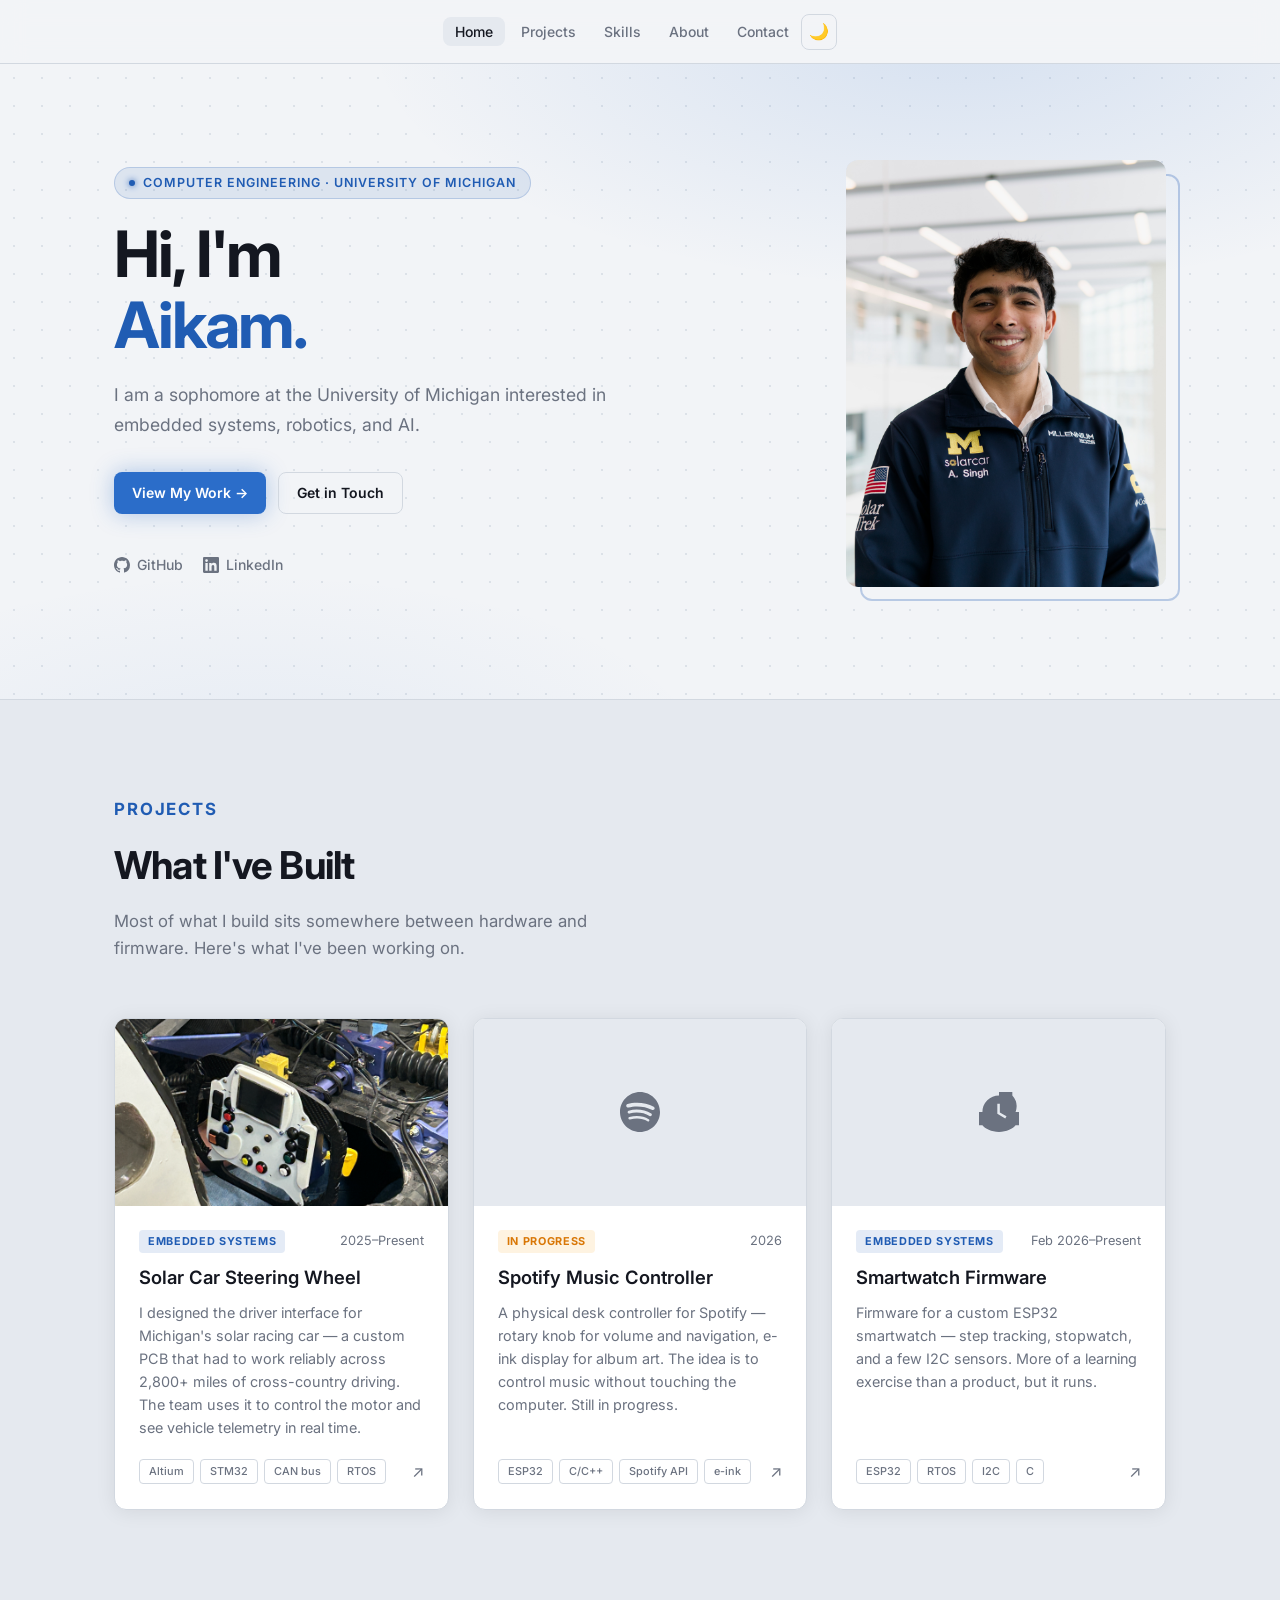
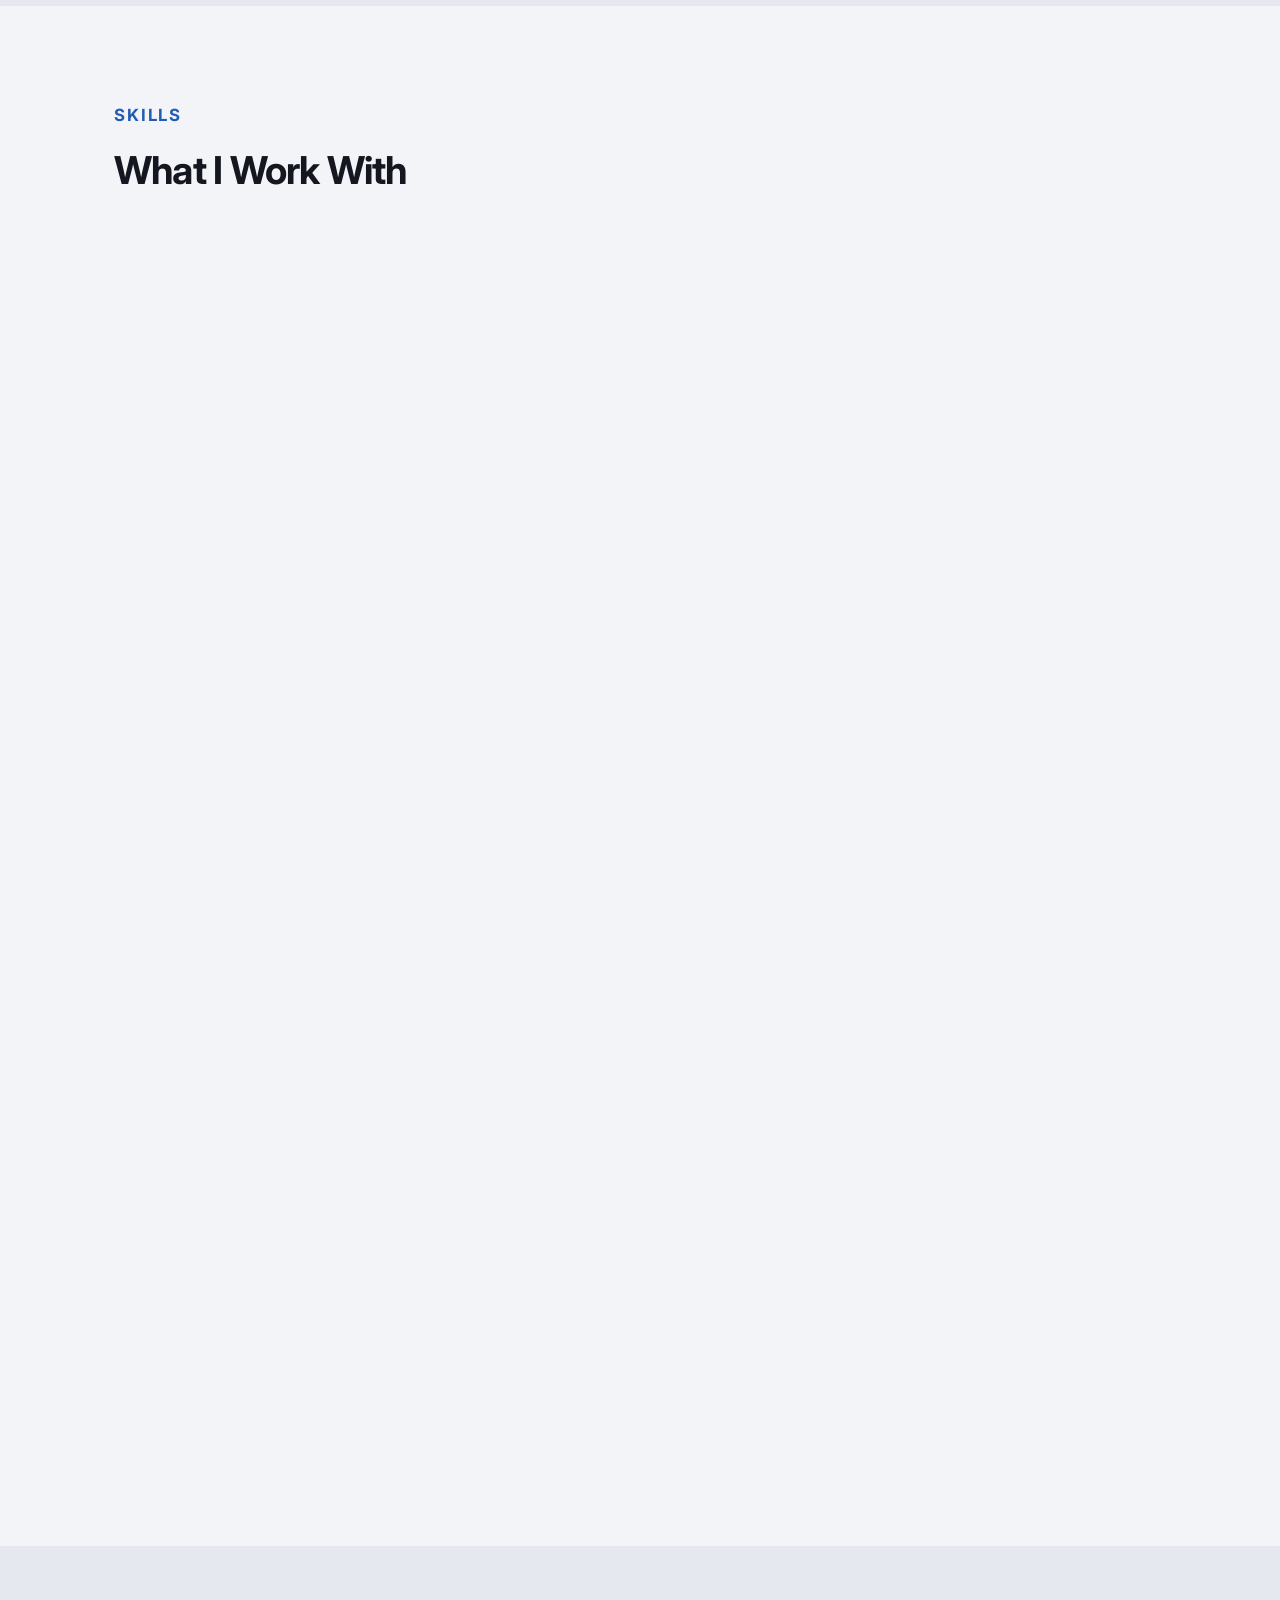
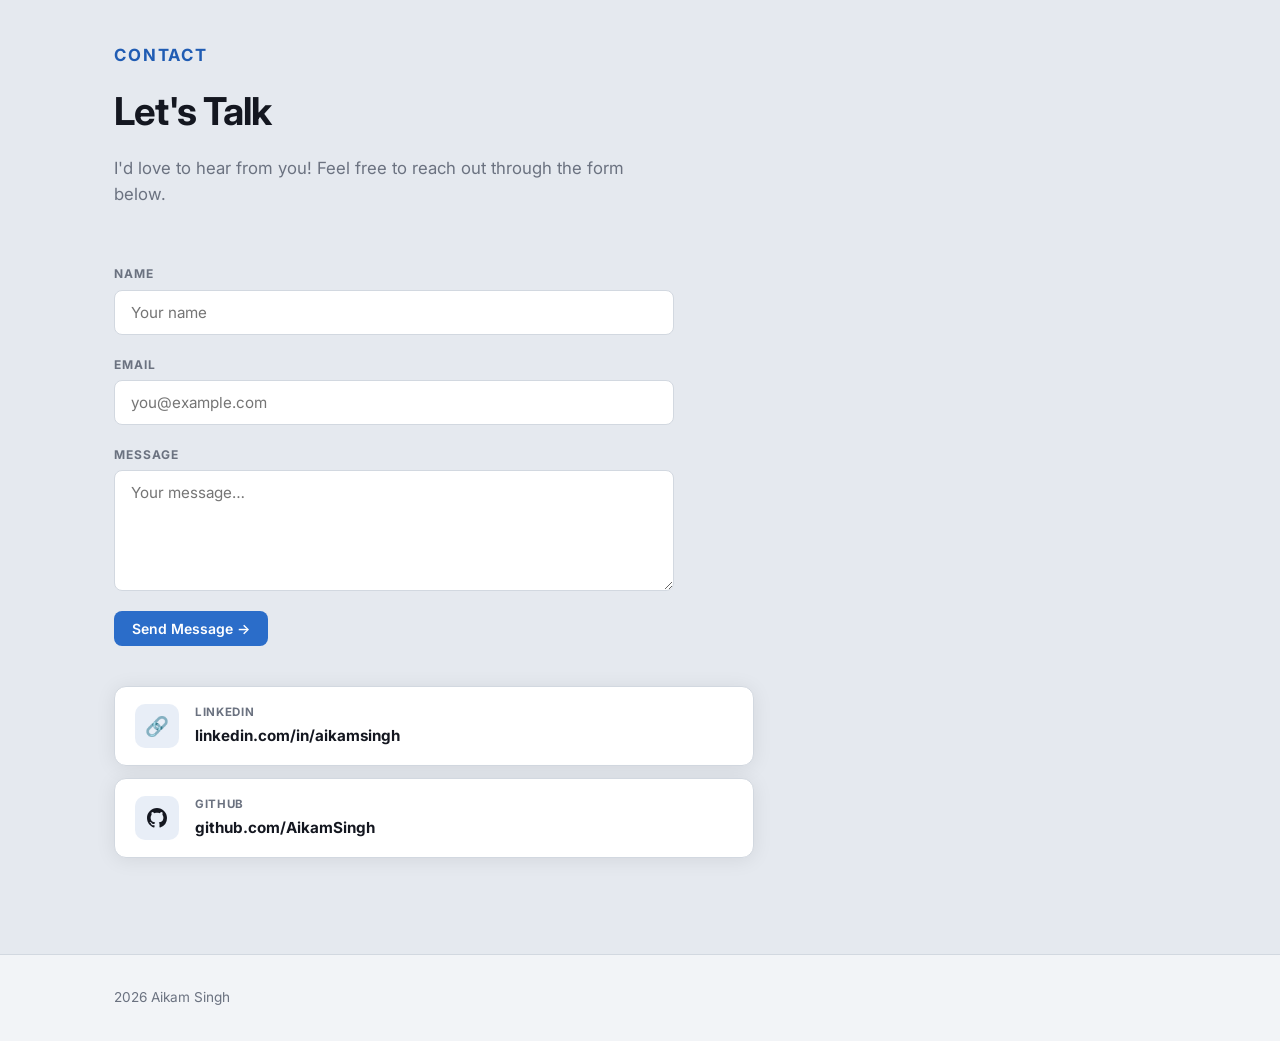
==== index.html @ 9253c560 "Update index.html form description" ====
<!DOCTYPE html>
<html lang="en" data-theme="light">

<head>
  <meta charset="UTF-8" />
  <meta name="viewport" content="width=device-width, initial-scale=1.0" />
  <title>Aikam — Computer Engineering</title>
  <meta name="description"
    content="Portfolio of Aikam — Computer Engineering student at the University of Michigan. Embedded systems, PCB design, and firmware engineering." />
  <link rel="preconnect" href="https://fonts.googleapis.com" />
  <link rel="preconnect" href="https://fonts.gstatic.com" crossorigin />
  <link href="https://fonts.googleapis.com/css2?family=Inter:wght@400;500;600;700&display=swap" rel="stylesheet" />
  <link rel="stylesheet" href="style.css" />
</head>

<body>

  <!-- ── Nav ───────────────────────────────────────────────────── -->
  <nav>
    <div class="container nav-inner">
      <ul class="nav-links">
        <li><a href="#home">Home</a></li>
        <li><a href="#projects">Projects</a></li>
        <li><a href="#skills">Skills</a></li>
        <li><a href="#about">About</a></li>
        <li><a href="#contact">Contact</a></li>
      </ul>

      <div class="nav-actions">
        <button class="btn-theme" id="theme-toggle" aria-label="Toggle theme">🌙</button>
        <button class="hamburger" id="hamburger" aria-label="Menu" aria-expanded="false">
          <span></span><span></span><span></span>
        </button>
      </div>
    </div>
  </nav>

  <!-- Mobile menu -->
  <div class="mobile-menu" id="mobile-menu">
    <a href="#home">Home</a>
    <a href="#projects">Projects</a>
    <a href="#skills">Skills</a>
    <a href="#about">About</a>
    <a href="#contact">Contact</a>
  </div>

  <!-- ── Hero ──────────────────────────────────────────────────── -->
  <section id="home">
    <div class="hero-bg-grid" aria-hidden="true"></div>
    <div class="hero-glow" aria-hidden="true"></div>

    <div class="container">
      <div class="hero-grid">
        <div class="hero-text">
          <div class="hero-tag">
            <span class="hero-tag-dot" aria-hidden="true"></span>
            Computer Engineering · University of Michigan
          </div>
          <h1>
            Hi, I'm<br>
            <span class="name">Aikam.</span>
          </h1>
          <p class="hero-desc">
            I am a sophomore at the University of Michigan interested in embedded systems, robotics, and AI.
          </p>
          <div class="hero-cta">
            <a href="#projects" class="btn btn-primary btn-glow">View My Work →</a>
            <a href="#contact" class="btn btn-outline">Get in Touch</a>
          </div>
          <div class="hero-links">
            <a href="https://github.com/AikamSingh" target="_blank" rel="noopener" class="hero-link">
              <svg width="16" height="16" viewBox="0 0 24 24" fill="currentColor" aria-hidden="true">
                <path
                  d="M12 0C5.37 0 0 5.37 0 12c0 5.31 3.435 9.795 8.205 11.385.6.105.825-.255.825-.57 0-.285-.015-1.23-.015-2.235-3.015.555-3.795-.735-4.035-1.41-.135-.345-.72-1.41-1.23-1.695-.42-.225-1.02-.78-.015-.795.945-.015 1.62.87 1.845 1.23 1.08 1.815 2.805 1.305 3.495.99.105-.78.42-1.305.765-1.605-2.67-.3-5.46-1.335-5.46-5.925 0-1.305.465-2.385 1.23-3.225-.12-.3-.54-1.53.12-3.18 0 0 1.005-.315 3.3 1.23.96-.27 1.98-.405 3-.405s2.04.135 3 .405c2.295-1.56 3.3-1.23 3.3-1.23.66 1.65.24 2.88.12 3.18.765.84 1.23 1.905 1.23 3.225 0 4.605-2.805 5.625-5.475 5.925.435.375.81 1.095.81 2.22 0 1.605-.015 2.895-.015 3.3 0 .315.225.69.825.57A12.02 12.02 0 0 0 24 12c0-6.63-5.37-12-12-12z" />
              </svg>
              GitHub
            </a>
            <a href="https://linkedin.com/in/aikamsingh" target="_blank" rel="noopener" class="hero-link">
              <svg width="16" height="16" viewBox="0 0 24 24" fill="currentColor" aria-hidden="true">
                <path
                  d="M20.447 20.452h-3.554v-5.569c0-1.328-.027-3.037-1.852-3.037-1.853 0-2.136 1.445-2.136 2.939v5.667H9.351V9h3.414v1.561h.046c.477-.9 1.637-1.85 3.37-1.85 3.601 0 4.267 2.37 4.267 5.455v6.286zM5.337 7.433a2.062 2.062 0 0 1-2.063-2.065 2.064 2.064 0 1 1 2.063 2.065zm1.782 13.019H3.555V9h3.564v11.452zM22.225 0H1.771C.792 0 0 .774 0 1.729v20.542C0 23.227.792 24 1.771 24h20.451C23.2 24 24 23.227 24 22.271V1.729C24 .774 23.2 0 22.222 0h.003z" />
              </svg>
              LinkedIn
            </a>
          </div>
        </div>

        <div class="hero-photo-wrap">
          <div class="hero-photo">
            <img src="assets/aikam_pfp.JPEG" alt="Aikam" />
          </div>
          <div class="hero-photo-ring" aria-hidden="true"></div>
        </div>
      </div>
    </div>
  </section>

  <!-- ── Projects ───────────────────────────────────────────────── -->
  <section id="projects">
    <div class="container">
      <div class="section-header fade-in">
        <p class="section-label">Projects</p>
        <h2>What I've Built</h2>
        <p>Most of what I build sits somewhere between hardware and firmware. Here's what I've been working on.</p>
      </div>

      <div class="projects-grid">

        <a href="projects/solar-car.html" class="project-card">
          <div class="project-img">
            <img src="assets/steering_wheel_on_car.JPG" alt="Solar Car Steering Wheel mounted in cockpit"
              loading="lazy" />
            <div class="project-img-overlay" aria-hidden="true"></div>
          </div>
          <div class="project-body">
            <div class="project-meta">
              <span class="tag">Embedded Systems</span>
              <span class="project-date">2025–Present</span>
            </div>
            <h3>Solar Car Steering Wheel</h3>
            <p>I designed the driver interface for Michigan's solar racing car — a custom PCB that had to work reliably
              across 2,800+ miles of cross-country driving. The team uses it to control the motor and see vehicle
              telemetry in real time.</p>
            <div class="project-footer">
              <div class="project-chips">
                <span class="chip">Altium</span>
                <span class="chip">STM32</span>
                <span class="chip">CAN bus</span>
                <span class="chip">RTOS</span>
              </div>
              <span class="project-arrow" aria-hidden="true">↗</span>
            </div>
          </div>
        </a>

        <a href="projects/spotify.html" class="project-card">
          <div class="project-img">
            <div class="project-img-placeholder">
              <svg width="40" height="40" viewBox="0 0 24 24" fill="currentColor" aria-hidden="true">
                <path
                  d="M12 0C5.4 0 0 5.4 0 12s5.4 12 12 12 12-5.4 12-12S18.66 0 12 0zm5.521 17.34c-.24.359-.66.48-1.021.24-2.82-1.74-6.36-2.101-10.561-1.141-.418.122-.779-.179-.899-.539-.12-.421.18-.78.54-.9 4.56-1.021 8.52-.6 11.64 1.32.42.18.479.659.301 1.02zm1.44-3.3c-.301.42-.841.6-1.262.3-3.239-1.98-8.159-2.58-11.939-1.38-.479.12-1.02-.12-1.14-.6-.12-.48.12-1.021.6-1.141C9.6 9.9 15 10.561 18.72 12.84c.361.181.54.78.241 1.2zm.12-3.36C15.24 8.4 8.82 8.16 5.16 9.301c-.6.179-1.2-.181-1.38-.721-.18-.601.18-1.2.72-1.381 4.26-1.26 11.28-1.02 15.721 1.621.539.3.719 1.02.419 1.56-.299.421-1.02.599-1.559.3z" />
              </svg>
            </div>
            <div class="project-img-overlay" aria-hidden="true"></div>
          </div>
          <div class="project-body">
            <div class="project-meta">
              <span class="tag tag-wip">In Progress</span>
              <span class="project-date">2026</span>
            </div>
            <h3>Spotify Music Controller</h3>
            <p>A physical desk controller for Spotify — rotary knob for volume and navigation, e-ink display for album
              art. The idea is to control music without touching the computer. Still in progress.</p>
            <div class="project-footer">
              <div class="project-chips">
                <span class="chip">ESP32</span>
                <span class="chip">C/C++</span>
                <span class="chip">Spotify API</span>
                <span class="chip">e-ink</span>
              </div>
              <span class="project-arrow" aria-hidden="true">↗</span>
            </div>
          </div>
        </a>

        <a href="#" class="project-card">
          <div class="project-img">
            <div class="project-img-placeholder">
              <svg width="40" height="40" viewBox="0 0 24 24" fill="currentColor" aria-hidden="true">
                <path
                  d="M20 12a8 8 0 0 1-8 8 8 8 0 0 1-8-8 8 8 0 0 1 8-8 8 8 0 0 1 8 8m0-9.95V0h-8v2.05A10 10 0 0 0 2.05 12H0v8h2.05C3.5 21.9 7.5 24 12 24s8.5-2.1 9.95-4H24v-8h-2.05A10 10 0 0 0 20 2.05M12 20a8 8 0 0 1-8-8 8 8 0 0 1 8-8 8 8 0 0 1 8 8 8 8 0 0 1-8 8m.5-13H11v6l4.75 2.85.75-1.23-4-2.37V7z" />
              </svg>
            </div>
            <div class="project-img-overlay" aria-hidden="true"></div>
          </div>
          <div class="project-body">
            <div class="project-meta">
              <span class="tag">Embedded Systems</span>
              <span class="project-date">Feb 2026–Present</span>
            </div>
            <h3>Smartwatch Firmware</h3>
            <p>Firmware for a custom ESP32 smartwatch — step tracking, stopwatch, and a few I2C sensors. More of a
              learning exercise than a product, but it runs.</p>
            <div class="project-footer">
              <div class="project-chips">
                <span class="chip">ESP32</span>
                <span class="chip">RTOS</span>
                <span class="chip">I2C</span>
                <span class="chip">C</span>
              </div>
              <span class="project-arrow" aria-hidden="true">↗</span>
            </div>
          </div>
        </a>

      </div>
    </div>
  </section>

  <!-- ── Skills ─────────────────────────────────────────────────── -->
  <section id="skills">
    <div class="container">
      <div class="section-header fade-in">
        <p class="section-label">Skills</p>
        <h2>What I Work With</h2>
      </div>

      <div class="skills-categories">

        <!-- Languages -->
        <div class="skill-cat-block fade-in">
          <h4 class="skill-cat-label">Languages</h4>
          <div class="skill-icon-grid">

            <div class="skill-icon-card">
              <!-- C logo: blue hexagon with C -->
              <svg class="skill-svg" viewBox="0 0 32 32" aria-hidden="true">
                <polygon points="16,2 28,9 28,23 16,30 4,23 4,9" fill="#004482" />
                <text x="16" y="23" font-family="Arial,sans-serif" font-size="16" font-weight="700" fill="white"
                  text-anchor="middle" stroke="none">C</text>
              </svg>
              <span>C</span>
            </div>
            <div class="skill-icon-card">
              <!-- C++ logo: blue hexagon with C++ -->
              <svg class="skill-svg" viewBox="0 0 32 32" aria-hidden="true">
                <polygon points="16,2 28,9 28,23 16,30 4,23 4,9" fill="#00599C" />
                <text x="16" y="23" font-family="Arial,sans-serif" font-size="12" font-weight="700" fill="white"
                  text-anchor="middle" stroke="none">C++</text>
              </svg>
              <span>C++</span>
            </div>
            <div class="skill-icon-card">
              <!-- Python logo: blue/yellow -->
              <svg class="skill-svg" viewBox="0 0 32 32" aria-hidden="true">
                <rect width="32" height="32" rx="6" fill="#3776AB" />
                <path
                  d="M16 5 C11 5 8 7 8 11 L8 14 L16 14 L16 15 L6 15 C6 15 4 17 4 20 C4 23 6 27 10 27 L13 27 L13 24 C13 24 11 22 11 20 L11 18 L21 18 L21 20 C21 22 19 24 19 24 L19 27 L22 27 C26 27 28 23 28 20 C28 17 26 15 26 15 L16 15 L16 14 L24 14 L24 11 C24 7 21 5 16 5 Z"
                  fill="#FFD43B" opacity="0.9" />
                <circle cx="12" cy="10" r="1.5" fill="#3776AB" />
                <circle cx="20" cy="22" r="1.5" fill="#FFD43B" />
              </svg>
              <span>Python</span>
            </div>
            <div class="skill-icon-card">
              <!-- JavaScript logo: yellow square, black JS -->
              <svg class="skill-svg" viewBox="0 0 32 32" aria-hidden="true">
                <rect width="32" height="32" fill="#F7DF1E" />
                <text x="19" y="26" font-family="Arial,sans-serif" font-size="15" font-weight="700" fill="#323330"
                  text-anchor="middle" stroke="none">JS</text>
              </svg>
              <span>JavaScript</span>
            </div>
            <div class="skill-icon-card">
              <!-- Java logo: orange cup shape -->
              <svg class="skill-svg" viewBox="0 0 32 32" fill="none" aria-hidden="true">
                <path d="M12 6 C10 10 9 12 12 15 C15 18 14 20 12 22" stroke="#E76F00" stroke-width="2"
                  stroke-linecap="round" />
                <path d="M16 6 C14 10 13 12 16 15 C19 18 18 20 16 22" stroke="#E76F00" stroke-width="2"
                  stroke-linecap="round" />
                <path d="M20 6 C18 10 17 12 20 15 C23 18 22 20 20 22" stroke="#E76F00" stroke-width="2"
                  stroke-linecap="round" />
                <path d="M8 25 Q16 22 24 25" stroke="#5382A1" stroke-width="2" stroke-linecap="round" fill="none" />
                <path d="M9 28 Q16 25.5 23 28" stroke="#5382A1" stroke-width="1.5" stroke-linecap="round" fill="none" />
              </svg>
              <span>Java</span>
            </div>
            <div class="skill-icon-card">
              <!-- MATLAB logo: orange/red brand color with M -->
              <svg class="skill-svg" viewBox="0 0 32 32" aria-hidden="true">
                <rect width="32" height="32" rx="6" fill="#E16737" />
                <text x="16" y="23" font-family="Arial,sans-serif" font-size="17" font-weight="700" fill="white"
                  text-anchor="middle" stroke="none">M</text>
              </svg>
              <span>MATLAB</span>
            </div>

          </div>
        </div>

        <!-- Embedded & Hardware -->
        <div class="skill-cat-block fade-in">
          <h4 class="skill-cat-label">Embedded &amp; Hardware</h4>
          <div class="skill-icon-grid">

            <div class="skill-icon-card">
              <!-- ST Microelectronics logo mark -->
              <svg class="skill-svg" viewBox="0 0 32 32" aria-hidden="true">
                <circle cx="16" cy="16" r="14" fill="#03ADEF" />
                <text x="16" y="21" font-family="Arial,sans-serif" font-size="10" font-weight="700" fill="white"
                  text-anchor="middle" stroke="none">ST</text>
              </svg>
              <span>STM32</span>
            </div>
            <div class="skill-icon-card">
              <!-- Espressif "e" logomark -->
              <svg class="skill-svg" viewBox="0 0 32 32" aria-hidden="true">
                <rect width="32" height="32" rx="6" fill="#E7292A" />
                <text x="16" y="22" font-family="Arial,sans-serif" font-size="18" font-weight="700" fill="white"
                  text-anchor="middle" stroke="none">e</text>
              </svg>
              <span>ESP32</span>
            </div>
            <div class="skill-icon-card">
              <!-- FreeRTOS clock/task scheduler icon -->
              <svg class="skill-svg" viewBox="0 0 32 32" fill="none" stroke="currentColor" stroke-width="1.8"
                stroke-linecap="round" aria-hidden="true">
                <circle cx="16" cy="16" r="11" />
                <polyline points="16,9 16,16 20.5,19.5" />
                <line x1="16" y1="5" x2="16" y2="7.5" />
                <line x1="27" y1="16" x2="24.5" y2="16" />
                <line x1="16" y1="27" x2="16" y2="24.5" />
                <line x1="5" y1="16" x2="7.5" y2="16" />
              </svg>
              <span>RTOS</span>
            </div>
            <div class="skill-icon-card">
              <!-- CAN Bus: bus topology with nodes -->
              <svg class="skill-svg" viewBox="0 0 32 32" fill="none" stroke="currentColor" stroke-width="1.8"
                stroke-linecap="round" aria-hidden="true">
                <line x1="3" y1="16" x2="29" y2="16" />
                <line x1="9" y1="16" x2="9" y2="9" />
                <line x1="16" y1="16" x2="16" y2="9" />
                <line x1="23" y1="16" x2="23" y2="9" />
                <rect x="6" y="6" width="6" height="5" rx="1" />
                <rect x="13" y="6" width="6" height="5" rx="1" />
                <rect x="20" y="6" width="6" height="5" rx="1" />
                <line x1="3" y1="13" x2="3" y2="19" />
                <line x1="29" y1="13" x2="29" y2="19" />
              </svg>
              <span>CAN Bus</span>
            </div>
            <div class="skill-icon-card">
              <!-- I2C two-wire waveform -->
              <svg class="skill-svg" viewBox="0 0 32 32" fill="none" stroke="currentColor" stroke-width="2"
                stroke-linecap="square" aria-hidden="true">
                <polyline points="2,10 6,10 6,7 11,7 11,10 16,10 16,7 21,7 21,10 26,10 26,7 30,7" />
                <polyline points="2,22 7,22 7,19 12,19 12,22 19,22 19,19 25,19 25,22 30,22" />
              </svg>
              <span>I²C</span>
            </div>
            <div class="skill-icon-card">
              <!-- SPI four-wire waveform -->
              <svg class="skill-svg" viewBox="0 0 32 32" fill="none" stroke="currentColor" stroke-width="2"
                stroke-linecap="square" aria-hidden="true">
                <polyline points="2,9 5,9 5,6 9,6 9,9 13,9 13,6 17,6 17,9 21,9 21,6 25,6 25,9 30,9" />
                <polyline points="2,16 8,16 8,13 14,13 14,16 22,16 22,13 28,13 28,16 30,16" />
                <polyline points="2,23 6,23 6,20 16,20 16,23 26,23 26,20 30,20" />
              </svg>
              <span>SPI</span>
            </div>
            <div class="skill-icon-card">
              <!-- UART async serial waveform -->
              <svg class="skill-svg" viewBox="0 0 32 32" fill="none" stroke="currentColor" stroke-width="2"
                stroke-linecap="square" aria-hidden="true">
                <line x1="2" y1="12" x2="5" y2="12" />
                <polyline
                  points="5,12 5,8 8,8 8,12 11,12 11,8 14,8 14,12 17,12 17,8 20,8 20,12 23,12 23,8 26,8 26,12" />
                <line x1="26" y1="12" x2="30" y2="12" />
                <text x="9" y="25" font-family="Inter,sans-serif" font-size="7" fill="currentColor"
                  stroke="none">UART</text>
              </svg>
              <span>UART</span>
            </div>

          </div>
        </div>

        <!-- PCB & Design -->
        <div class="skill-cat-block fade-in">
          <h4 class="skill-cat-label">PCB &amp; Design</h4>
          <div class="skill-icon-grid">

            <div class="skill-icon-card">
              <!-- Altium Designer "A" logomark -->
              <svg class="skill-svg" viewBox="0 0 32 32" aria-hidden="true">
                <rect width="32" height="32" rx="5" fill="#A6192E" />
                <text x="16" y="23" font-family="Arial,sans-serif" font-size="20" font-weight="700" fill="white"
                  text-anchor="middle" stroke="none">A</text>
              </svg>
              <span>Altium</span>
            </div>
            <div class="skill-icon-card">
              <!-- PCB Layout: layered board cross-section -->
              <svg class="skill-svg" viewBox="0 0 32 32" fill="none" stroke="currentColor" stroke-width="1.8"
                stroke-linecap="round" stroke-linejoin="round" aria-hidden="true">
                <rect x="3" y="12" width="26" height="10" rx="1" />
                <line x1="3" y1="17" x2="29" y2="17" />
                <line x1="7" y1="12" x2="7" y2="8" />
                <circle cx="7" cy="7" r="1.5" fill="currentColor" opacity="0.4" />
                <line x1="13" y1="12" x2="13" y2="8" />
                <circle cx="13" cy="7" r="1.5" fill="currentColor" opacity="0.4" />
                <line x1="20" y1="12" x2="20" y2="8" />
                <circle cx="20" cy="7" r="1.5" fill="currentColor" opacity="0.4" />
                <line x1="7" y1="22" x2="7" y2="26" />
                <line x1="16" y1="22" x2="16" y2="26" />
                <line x1="25" y1="22" x2="25" y2="26" />
                <path d="M7 26 Q11.5 29 16 26 Q20.5 23 25 26" fill="none" />
              </svg>
              <span>PCB Layout</span>
            </div>
            <div class="skill-icon-card">
              <!-- Fusion 360: Autodesk orange with F -->
              <svg class="skill-svg" viewBox="0 0 32 32" aria-hidden="true">
                <rect width="32" height="32" rx="6" fill="#FF6B00" />
                <text x="13" y="23" font-family="Arial,sans-serif" font-size="18" font-weight="700" fill="white"
                  text-anchor="middle" stroke="none">F</text>
                <text x="23" y="22" font-family="Arial,sans-serif" font-size="9" font-weight="700" fill="white"
                  text-anchor="middle" stroke="none">360</text>
              </svg>
              <span>Fusion 360</span>
            </div>
            <div class="skill-icon-card">
              <!-- Siemens NX: NX text on blue -->
              <svg class="skill-svg" viewBox="0 0 32 32" aria-hidden="true">
                <rect width="32" height="32" rx="5" fill="#009999" />
                <text x="16" y="22" font-family="Arial,sans-serif" font-size="13" font-weight="700" fill="white"
                  text-anchor="middle" stroke="none">NX</text>
              </svg>
              <span>Siemens NX</span>
            </div>
            <div class="skill-icon-card">
              <!-- Blender logo: orange circle with dot-ring -->
              <svg class="skill-svg" viewBox="0 0 32 32" aria-hidden="true">
                <circle cx="16" cy="16" r="14" fill="#E87D0D" />
                <circle cx="16" cy="16" r="8" fill="none" stroke="white" stroke-width="2.5" />
                <circle cx="16" cy="16" r="3" fill="white" />
                <line x1="16" y1="2" x2="16" y2="8" stroke="white" stroke-width="2.5" stroke-linecap="round" />
                <line x1="28" y1="22" x2="23" y2="19" stroke="white" stroke-width="2.5" stroke-linecap="round" />
                <line x1="4" y1="22" x2="9" y2="19" stroke="white" stroke-width="2.5" stroke-linecap="round" />
              </svg>
              <span>Blender</span>
            </div>

          </div>
        </div>

        <!-- Tools -->
        <div class="skill-cat-block fade-in">
          <h4 class="skill-cat-label">Tools</h4>
          <div class="skill-icon-grid">

            <div class="skill-icon-card">
              <!-- Git logo: orange-red diamond with branch nodes -->
              <svg class="skill-svg" viewBox="0 0 32 32" aria-hidden="true">
                <rect width="32" height="32" rx="6" fill="#F05032" />
                <circle cx="10" cy="10" r="2.8" fill="none" stroke="white" stroke-width="2" />
                <circle cx="22" cy="10" r="2.8" fill="none" stroke="white" stroke-width="2" />
                <circle cx="10" cy="22" r="2.8" fill="none" stroke="white" stroke-width="2" />
                <line x1="10" y1="12.8" x2="10" y2="19.2" stroke="white" stroke-width="2" />
                <path d="M22 12.8 Q22 18 10 19.2" fill="none" stroke="white" stroke-width="2" stroke-linecap="round" />
              </svg>
              <span>Git</span>
            </div>
            <div class="skill-icon-card">
              <!-- VS Code logo: blue with segmented chevron -->
              <svg class="skill-svg" viewBox="0 0 32 32" aria-hidden="true">
                <rect width="32" height="32" rx="6" fill="#007ACC" />
                <path d="M22 5 L11 15.5 L22 26 L27 23 L18 15.5 L27 8 Z" fill="white" />
                <path d="M22 5 L7 12 L5 9.5 L11 5 Z" fill="white" />
                <path d="M22 26 L7 19 L5 21.5 L11 26 Z" fill="white" />
              </svg>
              <span>VS Code</span>
            </div>
            <div class="skill-icon-card">
              <!-- STM32CubeIDE: ST blue circle + code brackets -->
              <svg class="skill-svg" viewBox="0 0 32 32" aria-hidden="true">
                <circle cx="16" cy="16" r="14" fill="#03ADEF" />
                <text x="16" y="14" font-family="Arial,sans-serif" font-size="7" font-weight="700" fill="white"
                  text-anchor="middle" stroke="none">STM32</text>
                <text x="16" y="23" font-family="Arial,sans-serif" font-size="6" font-weight="400" fill="white"
                  text-anchor="middle" stroke="none">CubeIDE</text>
              </svg>
              <span>STM32Cube</span>
            </div>
            <div class="skill-icon-card">
              <!-- Unreal Engine logo: dark background with UE mark -->
              <svg class="skill-svg" viewBox="0 0 32 32" aria-hidden="true">
                <rect width="32" height="32" rx="6" fill="#1A1A1A" />
                <circle cx="16" cy="16" r="12" fill="none" stroke="white" stroke-width="1.5" />
                <path d="M11 10 L11 22 L13.5 22 L13.5 17 L18 22 L21 22 L15.5 16 L21 10 L18 10 L13.5 15 L13.5 10 Z"
                  fill="white" />
              </svg>
              <span>Unreal Engine</span>
            </div>

          </div>
        </div>

      </div>
    </div>
  </section>

  <!-- ── About ──────────────────────────────────────────────────── -->
  <section id="about">
    <div class="container">
      <div class="about-grid">
        <div class="about-photo fade-in">
          <img src="assets/driving_solar_car.JPEG" alt="Aikam driving the solar car across the country"
            loading="lazy" />
        </div>
        <div class="about-text fade-in">
          <p class="section-label">About</p>
          <h2>Engineering is how I think.</h2>
          <p>I'm a Computer Engineering student at Michigan, focused on embedded systems and hardware design. I'm most
            interested in the layer where software meets the physical world — where a bug doesn't just crash an app, it
            breaks something real.</p>
          <p>In 2026, I drove Michigan's solar car cross-country as part of the race crew, handling electrical
            maintenance on the road every day. That experience changed how I think about reliability.</p>
        </div>
      </div>
    </div>
  </section>

  <!-- ── Contact ────────────────────────────────────────────────── -->
  <section id="contact">
    <div class="container">
      <div class="section-header fade-in">
        <p class="section-label">Contact</p>
        <h2>Let's Talk</h2>
        <p>I'd love to hear from you! Feel free to reach out through the form below. 
        </p>
      </div>
      <div class="contact-wrapper">
        <form name="contact" method="POST" action="/success.html" data-netlify="true" data-netlify-honeypot="bot-field"
          class="contact-form" id="contact-form">
          <input type="hidden" name="form-name" value="contact" />

          <div class="form-honeypot" aria-hidden="true">
            <label>Do not fill: <input name="bot-field" tabindex="-1" autocomplete="off" /></label>
          </div>

          <div class="form-row">
            <label class="form-label" for="f-name">Name</label>
            <input type="text" id="f-name" name="name" class="form-input" required autocomplete="name"
              placeholder="Your name" maxlength="120" />
          </div>

          <div class="form-row">
            <label class="form-label" for="f-email">Email</label>
            <input type="email" id="f-email" name="email" class="form-input" required autocomplete="email"
              placeholder="you@example.com" maxlength="254" />
          </div>

          <div class="form-row">
            <label class="form-label" for="f-message">Message</label>
            <textarea id="f-message" name="message" class="form-textarea" required rows="5" placeholder="Your message…"
              maxlength="2000"></textarea>
          </div>

          <button type="submit" class="btn btn-primary form-submit">Send Message →</button>
        </form>

        <div class="contact-links contact-social-links">
          <a href="https://linkedin.com/in/aikamsingh" target="_blank" rel="noopener noreferrer" class="contact-link">
            <div class="contact-link-icon">🔗</div>
            <div class="contact-link-text">
              <span>LinkedIn</span>
              <strong>linkedin.com/in/aikamsingh</strong>
            </div>
          </a>
          <a href="https://github.com/AikamSingh" target="_blank" rel="noopener noreferrer" class="contact-link">
            <div class="contact-link-icon">
              <svg width="20" height="20" viewBox="0 0 24 24" fill="currentColor" aria-hidden="true">
                <path
                  d="M12 0C5.37 0 0 5.37 0 12c0 5.31 3.435 9.795 8.205 11.385.6.105.825-.255.825-.57 0-.285-.015-1.23-.015-2.235-3.015.555-3.795-.735-4.035-1.41-.135-.345-.72-1.41-1.23-1.695-.42-.225-1.02-.78-.015-.795.945-.015 1.62.87 1.845 1.23 1.08 1.815 2.805 1.305 3.495.99.105-.78.42-1.305.765-1.605-2.67-.3-5.46-1.335-5.46-5.925 0-1.305.465-2.385 1.23-3.225-.12-.3-.54-1.53.12-3.18 0 0 1.005-.315 3.3 1.23.96-.27 1.98-.405 3-.405s2.04.135 3 .405c2.295-1.56 3.3-1.23 3.3-1.23.66 1.65.24 2.88.12 3.18.765.84 1.23 1.905 1.23 3.225 0 4.605-2.805 5.625-5.475 5.925.435.375.81 1.095.81 2.22 0 1.605-.015 2.895-.015 3.3 0 .315.225.69.825.57A12.02 12.02 0 0 0 24 12c0-6.63-5.37-12-12-12z" />
              </svg>
            </div>
            <div class="contact-link-text">
              <span>GitHub</span>
              <strong>github.com/AikamSingh</strong>
            </div>
          </a>
        </div>
      </div>
    </div>
  </section>

  <!-- ── Footer ─────────────────────────────────────────────────── -->
  <footer>
    <div class="container footer-inner">
      <p>2026 Aikam Singh</p>
    </div>
  </footer>

  <script src="main.js"></script>
</body>

</html>
---- style.css ----
/* ── Reset & Base ─────────────────────────────────────────────── */
*, *::before, *::after { box-sizing: border-box; margin: 0; padding: 0; }

/* Midnight + Blue — default dark theme */
:root {
  --bg:        #0E1116;
  --bg-alt:    #13171F;
  --surface:   #181C24;
  --border:    #252A35;
  --text:      #F4F4F5;
  --text-muted:#9DA5B0;
  --accent:    #2B6DC9;
  --accent-lt: #387EE0;
  --accent-fg: #0E1116;
  --nav-h:     64px;
  --radius:    12px;
  --shadow:    0 2px 24px rgba(0,0,0,.5);
  --transition:200ms ease;
}

/* Light mode — cool off-white to stay on-brand */
[data-theme="light"] {
  --bg:        #F2F4F7;
  --bg-alt:    #E5E9EF;
  --surface:   #FFFFFF;
  --border:    #D2D8E0;
  --text:      #141720;
  --text-muted:#6B7280;
  --accent:    #2B6DC9;
  --accent-lt: #205CB3;
  --accent-fg: #FFFFFF;
  --shadow:    0 2px 20px rgba(0,0,0,.08);
}

html { scroll-behavior: smooth; }

body {
  font-family: 'Inter', -apple-system, BlinkMacSystemFont, 'Segoe UI', sans-serif;
  background: var(--bg);
  color: var(--text);
  line-height: 1.6;
  transition: background var(--transition), color var(--transition);
}

img { max-width: 100%; display: block; }
a { color: inherit; text-decoration: none; }

/* ── Typography ───────────────────────────────────────────────── */
h1 { font-size: clamp(2.4rem, 6vw, 4rem); font-weight: 700; line-height: 1.1; letter-spacing: -.03em; }
h2 { font-size: clamp(1.6rem, 4vw, 2.4rem); font-weight: 700; letter-spacing: -.02em; }
h3 { font-size: 1.2rem; font-weight: 600; }
p  { color: var(--text-muted); font-size: 1rem; }

/* ── Layout helpers ───────────────────────────────────────────── */
.container { max-width: 1100px; margin: 0 auto; padding: 0 24px; }
section { padding: 96px 0; }

/* ── Cursor glow (desktop only) ───────────────────────────────── */
.cursor-glow {
  position: fixed; top: 0; left: 0;
  width: 700px; height: 700px;
  border-radius: 50%;
  transform: translate(calc(var(--cx, -9999px) - 50%), calc(var(--cy, -9999px) - 50%));
  background: radial-gradient(circle,
    color-mix(in srgb, var(--accent-lt) 5%, transparent) 0%,
    transparent 65%);
  pointer-events: none; z-index: 1;
  will-change: transform;
}
@media (pointer: coarse) { .cursor-glow { display: none; } }

/* ── Nav ──────────────────────────────────────────────────────── */
nav {
  position: sticky; top: 0; z-index: 100;
  background: color-mix(in srgb, var(--bg) 85%, transparent);
  backdrop-filter: blur(12px);
  -webkit-backdrop-filter: blur(12px);
  border-bottom: 1px solid var(--border);
  height: var(--nav-h);
  transition: background var(--transition), border-color var(--transition);
}

.nav-inner {
  display: flex; align-items: center; justify-content: center;
  height: 100%;
}

.nav-logo {
  font-size: 1rem; font-weight: 700; letter-spacing: -.02em;
  color: var(--text);
}
.nav-logo span { color: var(--accent-lt); }

.nav-links {
  display: flex; align-items: center; gap: 4px;
  list-style: none;
}
.nav-links a {
  font-size: .875rem; font-weight: 500; padding: 6px 12px;
  border-radius: 8px; color: var(--text-muted);
  transition: color var(--transition), background var(--transition);
}
.nav-links a:hover, .nav-links a.active {
  color: var(--text); background: var(--bg-alt);
}

.nav-actions { display: flex; align-items: center; gap: 8px; }

.btn-theme {
  background: none; border: 1px solid var(--border);
  border-radius: 8px; width: 36px; height: 36px;
  cursor: pointer; display: grid; place-items: center;
  color: var(--text-muted); transition: all var(--transition);
  font-size: 1rem;
}
.btn-theme:hover { background: var(--bg-alt); color: var(--text); }

.btn {
  display: inline-flex; align-items: center; gap: 6px;
  font-size: .875rem; font-weight: 600; padding: 9px 18px;
  border-radius: 8px; cursor: pointer;
  transition: all .2s ease;
  border: none; font-family: inherit;
}
.btn-primary {
  background: var(--accent); color: var(--accent-fg);
}
[data-theme="light"] .btn-primary { color: #ffffff; }
.btn-primary:hover { opacity: .88; transform: translateY(-1px); }
.btn-outline {
  background: transparent; color: var(--text);
  border: 1px solid var(--border);
}
.btn-outline:hover { background: var(--bg-alt); transform: translateY(-1px); }

/* Glowing primary CTA */
.btn-glow {
  box-shadow: 0 0 22px color-mix(in srgb, var(--accent) 35%, transparent);
}
.btn-glow:hover {
  box-shadow: 0 0 36px color-mix(in srgb, var(--accent) 55%, transparent);
}

.hamburger {
  display: none; flex-direction: column; gap: 5px;
  background: none; border: none; cursor: pointer; padding: 4px;
}
.hamburger span {
  display: block; width: 22px; height: 2px;
  background: var(--text); border-radius: 2px;
  transition: transform .2s, opacity .2s;
}

/* Mobile nav */
.mobile-menu {
  display: none; position: fixed; inset: var(--nav-h) 0 0 0;
  background: var(--bg); border-top: 1px solid var(--border);
  padding: 24px; flex-direction: column; gap: 8px; z-index: 99;
}
.mobile-menu.open { display: flex; }
.mobile-menu a {
  padding: 12px 16px; border-radius: 8px; font-weight: 500;
  color: var(--text-muted);
}
.mobile-menu a:hover { background: var(--bg-alt); color: var(--text); }

/* ── Hero ─────────────────────────────────────────────────────── */
#home {
  position: relative;
  overflow: hidden;
  padding: 96px 0 112px;
  border-bottom: 1px solid var(--border);
}

/* Dot grid — PCB-inspired */
.hero-bg-grid {
  position: absolute; inset: 0;
  background-image: radial-gradient(
    circle,
    color-mix(in srgb, var(--border) 70%, transparent) 1px,
    transparent 1px
  );
  background-size: 28px 28px;
  pointer-events: none;
}

/* Ambient glow */
.hero-glow {
  position: absolute; inset: 0;
  background:
    radial-gradient(ellipse 80% 70% at 75% -5%,
      color-mix(in srgb, var(--accent) 14%, transparent), transparent 58%),
    radial-gradient(ellipse 60% 50% at 20% 110%,
      color-mix(in srgb, var(--accent) 6%, transparent), transparent 60%);
  pointer-events: none;
  animation: glow-breathe 8s ease-in-out infinite;
}
@keyframes glow-breathe {
  0%, 100% { opacity: 1; }
  50%       { opacity: .6; }
}

.hero-grid {
  display: grid;
  grid-template-columns: 1fr 320px;
  gap: 80px; align-items: center;
  position: relative; z-index: 2;
}

/* Hero text — stagger on page load via CSS animation */
@keyframes hero-in {
  from { opacity: 0; transform: translateY(16px); }
  to   { opacity: 1; transform: none; }
}

.hero-text > *:nth-child(1) { animation: hero-in .5s  .08s ease both; }
.hero-text > *:nth-child(2) { animation: hero-in .55s .18s ease both; }
.hero-text > *:nth-child(3) { animation: hero-in .55s .28s ease both; }
.hero-text > *:nth-child(4) { animation: hero-in .55s .38s ease both; }
.hero-text > *:nth-child(5) { animation: hero-in .55s .48s ease both; }

.hero-photo-wrap { animation: hero-in .6s .28s ease both; }

.hero-tag {
  display: inline-flex; align-items: center; gap: 8px;
  font-size: .78rem; font-weight: 600; letter-spacing: .08em; text-transform: uppercase;
  color: var(--accent-lt);
  background: color-mix(in srgb, var(--accent-lt) 10%, transparent);
  border: 1px solid color-mix(in srgb, var(--accent-lt) 20%, transparent);
  padding: 5px 14px; border-radius: 100px; margin-bottom: 20px;
}
.hero-tag-dot {
  width: 6px; height: 6px; border-radius: 50%;
  background: var(--accent-lt);
  box-shadow: 0 0 6px var(--accent-lt);
  animation: dot-pulse 2s ease-in-out infinite;
  flex-shrink: 0;
}
@keyframes dot-pulse {
  0%, 100% { opacity: 1; box-shadow: 0 0 6px var(--accent-lt); }
  50%       { opacity: .5; box-shadow: 0 0 12px var(--accent-lt); }
}

.hero-text h1 { margin-bottom: 20px; }
.hero-text h1 .name { display: block; color: var(--accent-lt); }

.hero-desc { font-size: 1.1rem; max-width: 500px; margin-bottom: 32px; line-height: 1.7; }

.hero-cta { display: flex; flex-wrap: wrap; gap: 12px; margin-bottom: 40px; }

.hero-links { display: flex; gap: 20px; }
.hero-link {
  font-size: .875rem; font-weight: 500; color: var(--text-muted);
  display: flex; align-items: center; gap: 7px;
  border-bottom: 1px solid transparent;
  transition: color var(--transition), border-color var(--transition);
  padding-bottom: 2px;
}
.hero-link:hover { color: var(--text); border-color: var(--text); }

/* Hero photo */
.hero-photo-wrap { position: relative; }

.hero-photo {
  position: relative; z-index: 1;
  border-radius: var(--radius);
  overflow: hidden;
}
.hero-photo img {
  width: 100%; aspect-ratio: 3/4; object-fit: cover;
  border-radius: var(--radius);
  box-shadow: 0 0 0 1px var(--border), var(--shadow);
  transition: transform .4s ease;
}
.hero-photo-wrap:hover .hero-photo img { transform: scale(1.02); }

/* Decorative offset ring */
.hero-photo-ring {
  position: absolute;
  inset: 14px -14px -14px 14px;
  border: 2px solid color-mix(in srgb, var(--accent-lt) 28%, transparent);
  border-radius: var(--radius);
  z-index: 0;
  pointer-events: none;
}


/* ── Section header ───────────────────────────────────────────── */
.section-header { margin-bottom: 56px; }
.section-header h2 { margin-bottom: 12px; }
.section-header p { max-width: 520px; font-size: 1.05rem; }

.section-label {
  font-size: .72rem; font-weight: 700; letter-spacing: .11em; text-transform: uppercase;
  color: var(--accent-lt); margin-bottom: 12px; display: block;
}

/* ── Projects ─────────────────────────────────────────────────── */
#projects { background: var(--bg-alt); }

.projects-grid {
  display: grid;
  grid-template-columns: repeat(auto-fill, minmax(320px, 1fr));
  gap: 24px;
}

.project-card {
  background: var(--surface); border: 1px solid var(--border);
  border-radius: var(--radius); overflow: hidden;
  box-shadow: var(--shadow);
  transition: transform .25s ease, box-shadow .25s ease, border-color .25s ease;
  display: flex; flex-direction: column;
}
.project-card:hover {
  transform: translateY(-6px);
  box-shadow: 0 24px 60px rgba(0,0,0,.3);
  border-color: color-mix(in srgb, var(--accent-lt) 28%, var(--border));
}
[data-theme="light"] .project-card:hover { box-shadow: 0 12px 40px rgba(0,0,0,.12); }

.project-img {
  aspect-ratio: 16/9; overflow: hidden;
  background: var(--bg-alt);
  position: relative;
}
.project-img img {
  width: 100%; height: 100%; object-fit: cover;
  transition: transform .45s ease;
}
.project-card:hover .project-img img { transform: scale(1.05); }

/* Overlay gradient for depth */
.project-img-overlay {
  position: absolute; inset: 0;
  background: linear-gradient(to bottom, transparent 55%, rgba(0,0,0,.35));
  opacity: 0; transition: opacity .3s ease;
  pointer-events: none;
}
.project-card:hover .project-img-overlay { opacity: 1; }

.project-img-placeholder {
  width: 100%; height: 100%;
  display: grid; place-items: center;
  color: var(--text-muted);
}

.project-body { padding: 24px; flex: 1; display: flex; flex-direction: column; }
.project-meta {
  display: flex; align-items: center; justify-content: space-between;
  margin-bottom: 10px;
}

.tag {
  font-size: .68rem; font-weight: 700; letter-spacing: .06em; text-transform: uppercase;
  padding: 3px 9px; border-radius: 4px;
  background: color-mix(in srgb, var(--accent-lt) 12%, transparent);
  color: var(--accent-lt);
}
.tag-wip { background: color-mix(in srgb, #f59e0b 12%, transparent); color: #f59e0b; }
[data-theme="light"] .tag-wip { color: #d97706; }

.project-body h3 { font-size: 1.15rem; margin-bottom: 8px; }
.project-body p { font-size: .9rem; flex: 1; margin-bottom: 20px; }

.project-footer { display: flex; align-items: center; justify-content: space-between; }
.project-chips { display: flex; flex-wrap: wrap; gap: 6px; }
.chip {
  font-size: .68rem; font-weight: 500; padding: 3px 9px;
  border: 1px solid var(--border); border-radius: 4px;
  color: var(--text-muted);
  transition: border-color .2s, color .2s;
}
.project-card:hover .chip {
  border-color: color-mix(in srgb, var(--accent-lt) 25%, var(--border));
}

.project-arrow {
  font-size: 1rem; color: var(--text-muted);
  transition: transform .2s, color .2s;
}
.project-card:hover .project-arrow { transform: translate(3px,-3px); color: var(--accent-lt); }

/* ── Skills ───────────────────────────────────────────────────── */
#skills { background: var(--bg); }

.skills-categories { display: flex; flex-direction: column; gap: 48px; }

.skill-cat-block {}

.skill-cat-label {
  font-size: .7rem; font-weight: 700; letter-spacing: .1em; text-transform: uppercase;
  color: var(--text-muted); margin-bottom: 16px; display: block;
}

/* Icon grid */
.skill-icon-grid {
  display: grid;
  grid-template-columns: repeat(auto-fill, minmax(90px, 1fr));
  gap: 10px;
}

.skill-icon-card {
  display: flex; flex-direction: column; align-items: center;
  gap: 10px; padding: 18px 10px 14px;
  background: var(--surface); border: 1px solid var(--border);
  border-radius: 12px; text-align: center; cursor: default;
  transition: transform .2s ease, box-shadow .2s ease, border-color .2s ease;
}
.skill-icon-card:hover {
  transform: translateY(-4px);
  box-shadow: 0 10px 28px rgba(0,0,0,.22);
  border-color: color-mix(in srgb, var(--accent-lt) 32%, var(--border));
}


/* Custom inline SVG icons */
.skill-svg {
  width: 34px; height: 34px;
  color: var(--text-muted);
  transition: color .2s ease, transform .2s ease;
  flex-shrink: 0;
}
.skill-icon-card:hover .skill-svg {
  color: var(--accent-lt);
  transform: scale(1.1);
}

.skill-icon-card span {
  font-size: .7rem; font-weight: 600; color: var(--text-muted);
  letter-spacing: .01em; line-height: 1.2;
  transition: color .2s;
}
.skill-icon-card:hover span { color: var(--text); }

/* ── Resume — compact card ────────────────────────────────────── */
#resume { background: var(--bg-alt); padding: 64px 0; }

.resume-compact {
  display: flex; align-items: center; justify-content: space-between;
  gap: 40px; padding: 40px 48px;
  background: var(--surface); border: 1px solid var(--border);
  border-radius: 16px; box-shadow: var(--shadow);
  transition: border-color var(--transition), box-shadow var(--transition);
}
.resume-compact:hover {
  border-color: color-mix(in srgb, var(--accent-lt) 25%, var(--border));
  box-shadow: 0 8px 40px rgba(0,0,0,.2);
}

.resume-compact-left .section-label { margin-bottom: 8px; }
.resume-compact-left h2 { font-size: clamp(1.4rem, 3vw, 1.9rem); margin-bottom: 8px; }
.resume-compact-left p { font-size: .9rem; }

.resume-compact-right {
  display: flex; gap: 12px; flex-shrink: 0; flex-wrap: wrap; justify-content: flex-end;
}

/* ── About ────────────────────────────────────────────────────── */
#about { background: var(--bg); }

.about-grid {
  display: grid; grid-template-columns: 1fr 1fr; gap: 80px; align-items: center;
}
.about-photo img {
  width: 100%; border-radius: var(--radius);
  box-shadow: var(--shadow); object-fit: cover;
  transition: transform .4s ease;
}
.about-photo:hover img { transform: scale(1.01); }

.about-text h2 { margin-bottom: 16px; }
.about-text p { margin-bottom: 16px; line-height: 1.75; }

.about-badges {
  display: flex; flex-wrap: wrap; gap: 10px; margin-top: 28px;
}
.about-badge {
  font-size: .8rem; font-weight: 600;
  padding: 7px 16px; border-radius: 100px;
  background: var(--bg-alt);
  border: 1px solid var(--border);
  color: var(--text-muted);
  transition: all .2s ease;
}
.about-badge:hover {
  border-color: color-mix(in srgb, var(--accent-lt) 30%, var(--border));
  color: var(--text);
}

/* ── Contact ──────────────────────────────────────────────────── */
#contact { background: var(--bg-alt); }
.contact-wrapper { max-width: 640px; }
.contact-links { display: flex; flex-direction: column; gap: 16px; }
.contact-link {
  display: flex; align-items: center; gap: 16px;
  padding: 20px 24px; background: var(--surface);
  border: 1px solid var(--border); border-radius: var(--radius);
  box-shadow: var(--shadow); transition: all var(--transition);
}
.contact-link:hover { border-color: var(--accent-lt); transform: translateX(4px); }
.contact-link-icon {
  width: 44px; height: 44px; border-radius: 10px; display: grid; place-items: center;
  background: color-mix(in srgb, var(--accent-lt) 10%, transparent);
  font-size: 1.2rem; flex-shrink: 0;
}
.contact-link-text span {
  display: block; font-size: .72rem; font-weight: 700; letter-spacing: .06em;
  text-transform: uppercase; color: var(--text-muted); margin-bottom: 2px;
}
.contact-link-text strong { font-size: .95rem; color: var(--text); }

/* ── Footer ───────────────────────────────────────────────────── */
footer { border-top: 1px solid var(--border); padding: 32px 0; }
.footer-inner { display: flex; align-items: center; justify-content: space-between; }
footer p { font-size: .85rem; }

/* ── Scroll animations ────────────────────────────────────────── */
.fade-in {
  opacity: 0; transform: translateY(22px);
  transition: opacity .55s ease, transform .55s ease;
}
.fade-in.visible { opacity: 1; transform: none; }

/* ── Responsive ───────────────────────────────────────────────── */
@media (max-width: 900px) {
  .resume-compact { flex-direction: column; align-items: flex-start; padding: 32px; }
  .resume-compact-right { justify-content: flex-start; }
}

@media (max-width: 768px) {
  section { padding: 64px 0; }
  .nav-links, .nav-actions .btn { display: none; }
  .hamburger { display: flex; }

  #home { padding: 72px 0 88px; }

  .hero-grid { grid-template-columns: 1fr; gap: 48px; }
  .hero-photo-wrap { order: -1; max-width: 280px; margin: 0 auto; }
  .hero-photo img { aspect-ratio: 4/3; }
  .hero-float-badge { display: none; }

  .about-grid { grid-template-columns: 1fr; gap: 40px; }

  .footer-inner { flex-direction: column; gap: 8px; text-align: center; }
}

@media (max-width: 480px) {
  .projects-grid { grid-template-columns: 1fr; }
  .hero-cta { flex-direction: column; }
  .hero-cta .btn { justify-content: center; }
  .resume-compact-right { flex-direction: column; width: 100%; }
  .resume-compact-right .btn { justify-content: center; }
}

/* ── Reduced motion ───────────────────────────────────────────── */
@media (prefers-reduced-motion: reduce) {
  *, *::before, *::after {
    animation-duration: .01ms !important;
    animation-iteration-count: 1 !important;
    transition-duration: .01ms !important;
  }
  html { scroll-behavior: auto; }
  .cursor-glow { display: none; }
}

/* ── Utility ──────────────────────────────────────────────────── */
.btn-nav        { font-size: .8rem; padding: 7px 14px; }
.btn-full       { width: 100%; justify-content: center; }
.btn-full-mb    { width: 100%; justify-content: center; margin-bottom: 12px; }
.footer-link    { color: var(--accent-lt); }
.footer-link-muted { font-size: .85rem; color: var(--text-muted); }
.footer-nav     { display: flex; gap: 16px; align-items: center; }
.project-date   { font-size: .8rem; color: var(--text-muted); }
.container-narrow { max-width: 720px; }
.results-note   { margin-top: 16px; }

/* ─────────────────────────────────────────────────────────────── */
/* PROJECT PAGE STYLES — preserved unchanged                       */
/* ─────────────────────────────────────────────────────────────── */

/* ── Project page layout ──────────────────────────────────────── */
.project-hero { padding: 64px 0 0; border-bottom: 1px solid var(--border); }
.project-hero--pad { padding-bottom: 64px; }
.project-hero .hero-tag { margin-bottom: 16px; }
.project-hero-text { max-width: 720px; margin-bottom: 56px; }

.back-link {
  display: inline-flex; align-items: center; gap: 8px;
  font-size: .875rem; font-weight: 500; color: var(--text-muted);
  margin-bottom: 32px; transition: color var(--transition);
}
.back-link:hover { color: var(--accent-lt); }

.project-hero h1 { margin-bottom: 20px; font-size: clamp(2rem, 5vw, 3.2rem); }
.lead { font-size: 1.1rem; color: var(--text-muted); max-width: 680px; margin-bottom: 32px; }

.meta-strip { display: flex; flex-wrap: wrap; gap: 32px; }
.meta-strip--sep {
  margin-bottom: 48px; padding-bottom: 48px;
  border-bottom: 1px solid var(--border);
}
.meta-item span {
  display: block; font-size: .7rem; font-weight: 700; letter-spacing: .08em;
  text-transform: uppercase; color: var(--text-muted); margin-bottom: 4px;
}
.meta-item strong { font-size: .95rem; }

.hero-image-grid { display: grid; grid-template-columns: 2fr 1fr; gap: 12px; }
.hero-image-grid img {
  width: 100%; height: 100%; object-fit: cover;
  border-radius: var(--radius) var(--radius) 0 0;
}
.hero-image-grid img:first-child { border-radius: var(--radius) 0 0 0; }
.hero-image-grid img:last-child  { border-radius: 0 var(--radius) 0 0; }
.hero-image-full img {
  width: 100%; height: 480px; object-fit: cover;
  border-radius: var(--radius) var(--radius) 0 0;
  display: block;
}
.hero-image-container { padding-left: 24px; padding-right: 0; max-width: 1100px; }

/* ── Case study body ──────────────────────────────────────────── */
.case-study { padding: 80px 0; }
.case-study-inner {
  max-width: 740px;
  margin: 0 auto;
}
.case-body { min-width: 0; }

.section-block { margin-bottom: 64px; }
.section-block h2 {
  font-size: 1.5rem; margin-bottom: 16px;
  padding-bottom: 12px; border-bottom: 1px solid var(--border);
}
.section-block p { margin-bottom: 16px; }
.section-block p:last-child { margin-bottom: 0; }

.callout {
  background: color-mix(in srgb, var(--accent-lt) 8%, transparent);
  border-left: 3px solid var(--accent-lt);
  border-radius: 0 8px 8px 0; padding: 16px 20px; margin: 24px 0;
}
.callout p { color: var(--text); font-size: .9rem; margin: 0; }

.image-block { margin: 32px 0; }
.image-block img { width: 100%; border-radius: var(--radius); border: 1px solid var(--border); }
.image-block figcaption { font-size: .8rem; color: var(--text-muted); margin-top: 10px; text-align: center; }

.image-row { display: grid; grid-template-columns: 1fr 1fr; gap: 12px; margin: 32px 0; }
.image-row figure img {
  width: 100%; border-radius: var(--radius);
  border: 1px solid var(--border); object-fit: cover;
}
.image-row figcaption { font-size: .8rem; color: var(--text-muted); margin-top: 8px; text-align: center; }

.spec-list {
  list-style: none; display: flex; flex-direction: column;
  border: 1px solid var(--border); border-radius: var(--radius);
  overflow: hidden; margin: 24px 0;
}
.spec-list li {
  display: flex; justify-content: space-between; align-items: center;
  padding: 12px 16px; font-size: .9rem; border-bottom: 1px solid var(--border);
}
.spec-list li:last-child { border-bottom: none; }
.spec-list li:nth-child(even) { background: var(--bg-alt); }
.spec-list li span:first-child { color: var(--text-muted); }
.spec-list li span:last-child  { font-weight: 600; }

.challenge-card {
  background: var(--surface); border: 1px solid var(--border);
  border-radius: var(--radius); padding: 20px 24px; margin-bottom: 16px;
}
.challenge-card h4 { font-size: .9rem; margin-bottom: 8px; color: var(--text); }
.challenge-card p  { font-size: .875rem; margin: 0; }

.sidebar-card {
  background: var(--surface); border: 1px solid var(--border);
  border-radius: var(--radius); padding: 24px;
  margin-bottom: 20px; box-shadow: var(--shadow);
}
.sidebar-card h4 {
  font-size: .7rem; font-weight: 700; letter-spacing: .08em;
  text-transform: uppercase; color: var(--text-muted); margin-bottom: 16px;
}
.sidebar-tags { display: flex; flex-wrap: wrap; gap: 8px; }
.sidebar-card ul { list-style: none; display: flex; flex-direction: column; gap: 8px; }
.sidebar-card ul li { font-size: .875rem; color: var(--text-muted); padding-left: 12px; position: relative; }
.sidebar-card ul li::before { content: '→'; position: absolute; left: 0; color: var(--accent-lt); }

.toc { list-style: none; display: flex; flex-direction: column; gap: 4px; }
.toc a {
  display: block; font-size: .85rem; padding: 6px 0;
  color: var(--text-muted); border-bottom: 1px solid var(--border);
  transition: color var(--transition);
}
.toc a:last-child { border-bottom: none; }
.toc a:hover { color: var(--accent-lt); }

.results-grid { display: grid; grid-template-columns: 1fr 1fr; gap: 16px; margin: 24px 0; }
.result-stat {
  background: var(--bg-alt); border: 1px solid var(--border);
  border-radius: var(--radius); padding: 20px;
}
.result-stat .number {
  font-size: 2rem; font-weight: 700; color: var(--accent-lt);
  letter-spacing: -.02em; display: block; margin-bottom: 4px;
}
.result-stat p { font-size: .85rem; margin: 0; }

/* ── WIP banner ───────────────────────────────────────────────── */
.wip-banner {
  background: color-mix(in srgb, #f59e0b 12%, transparent);
  border: 1px solid color-mix(in srgb, #f59e0b 30%, transparent);
  border-radius: 12px; padding: 20px 24px; margin: 48px 0;
  display: flex; gap: 16px; align-items: flex-start;
}
.wip-banner-icon { font-size: 1.5rem; flex-shrink: 0; }
.wip-banner h3 { font-size: 1rem; color: #d97706; margin-bottom: 6px; }
[data-theme="dark"] .wip-banner h3 { color: #f59e0b; }
.wip-banner p { font-size: .9rem; margin: 0; }

.content-section { padding: 80px 0; }
.content-section h2 {
  font-size: 1.5rem; margin-bottom: 16px;
  padding-bottom: 12px; border-bottom: 1px solid var(--border);
}
.content-section p { margin-bottom: 16px; }

.placeholder-img {
  width: 100%; aspect-ratio: 16/9;
  background: var(--bg-alt); border: 1px dashed var(--border);
  border-radius: 12px; display: grid; place-items: center;
  color: var(--text-muted); font-size: 3rem; margin: 32px 0;
}

/* ── Contact form ─────────────────────────────────────────────── */
.contact-form {
  max-width: 560px;
  display: flex; flex-direction: column; gap: 20px;
  margin-bottom: 40px;
}
.form-honeypot { display: none; }
.form-row { display: flex; flex-direction: column; gap: 6px; }
.form-label {
  font-size: .75rem; font-weight: 700; letter-spacing: .08em;
  text-transform: uppercase; color: var(--text-muted);
}
.form-input,
.form-textarea {
  background: var(--surface); border: 1px solid var(--border);
  border-radius: 8px; padding: 12px 16px;
  font-family: inherit; font-size: .95rem; color: var(--text);
  width: 100%; transition: border-color var(--transition);
}
.form-input:focus,
.form-textarea:focus { outline: none; border-color: var(--accent-lt); }
.form-textarea { resize: vertical; min-height: 120px; }
.form-submit { align-self: flex-start; }
.form-status {
  font-size: .875rem; padding: 10px 16px;
  border-radius: 8px; display: none;
}
.form-status.visible { display: block; }
.form-status--ok  { color: #4ade80; background: rgba(74,222,128,.08); }
.form-status--err { color: #f87171; background: rgba(248,113,113,.08); }

.contact-social-links { display: flex; flex-direction: column; gap: 12px; }
.contact-social-links .contact-link { padding: 16px 20px; }

/* ── Project pages — responsive ───────────────────────────────── */
@media (max-width: 900px) {
  .hero-image-grid { grid-template-columns: 1fr; }
  .hero-image-grid img { border-radius: 0; }
  .hero-image-grid img:first-child { border-radius: var(--radius) var(--radius) 0 0; }
  .hero-image-grid img:last-child  { display: none; }
  .results-grid { grid-template-columns: 1fr 1fr; }
  .image-row { grid-template-columns: 1fr; }
}
@media (max-width: 480px) {
  .results-grid { grid-template-columns: 1fr; }
  .meta-strip { gap: 20px; }
}

/* ── Lightbox ──────────────────────────────────────────────────── */
.lightbox-trigger {
  cursor: zoom-in;
  transition: opacity 0.15s;
}
.lightbox-trigger:hover { opacity: 0.88; }

.lightbox-overlay {
  position: fixed; inset: 0; z-index: 1000;
  background: rgba(0, 0, 0, 0.88);
  display: flex; align-items: center; justify-content: center;
  padding: 24px;
  opacity: 0; pointer-events: none;
  transition: opacity 0.2s ease;
}
.lightbox-overlay.open {
  opacity: 1; pointer-events: auto;
}
.lightbox-overlay img {
  max-width: 100%; max-height: 90vh;
  object-fit: contain;
  border-radius: var(--radius);
  box-shadow: 0 24px 80px rgba(0,0,0,0.6);
  transform: scale(0.95);
  transition: transform 0.2s ease;
}
.lightbox-overlay.open img { transform: scale(1); }

.lightbox-close {
  position: absolute; top: 20px; right: 24px;
  background: none; border: none;
  color: #fff; font-size: 1.8rem; line-height: 1;
  cursor: pointer; opacity: 0.7;
  transition: opacity 0.15s;
}
.lightbox-close:hover { opacity: 1; }
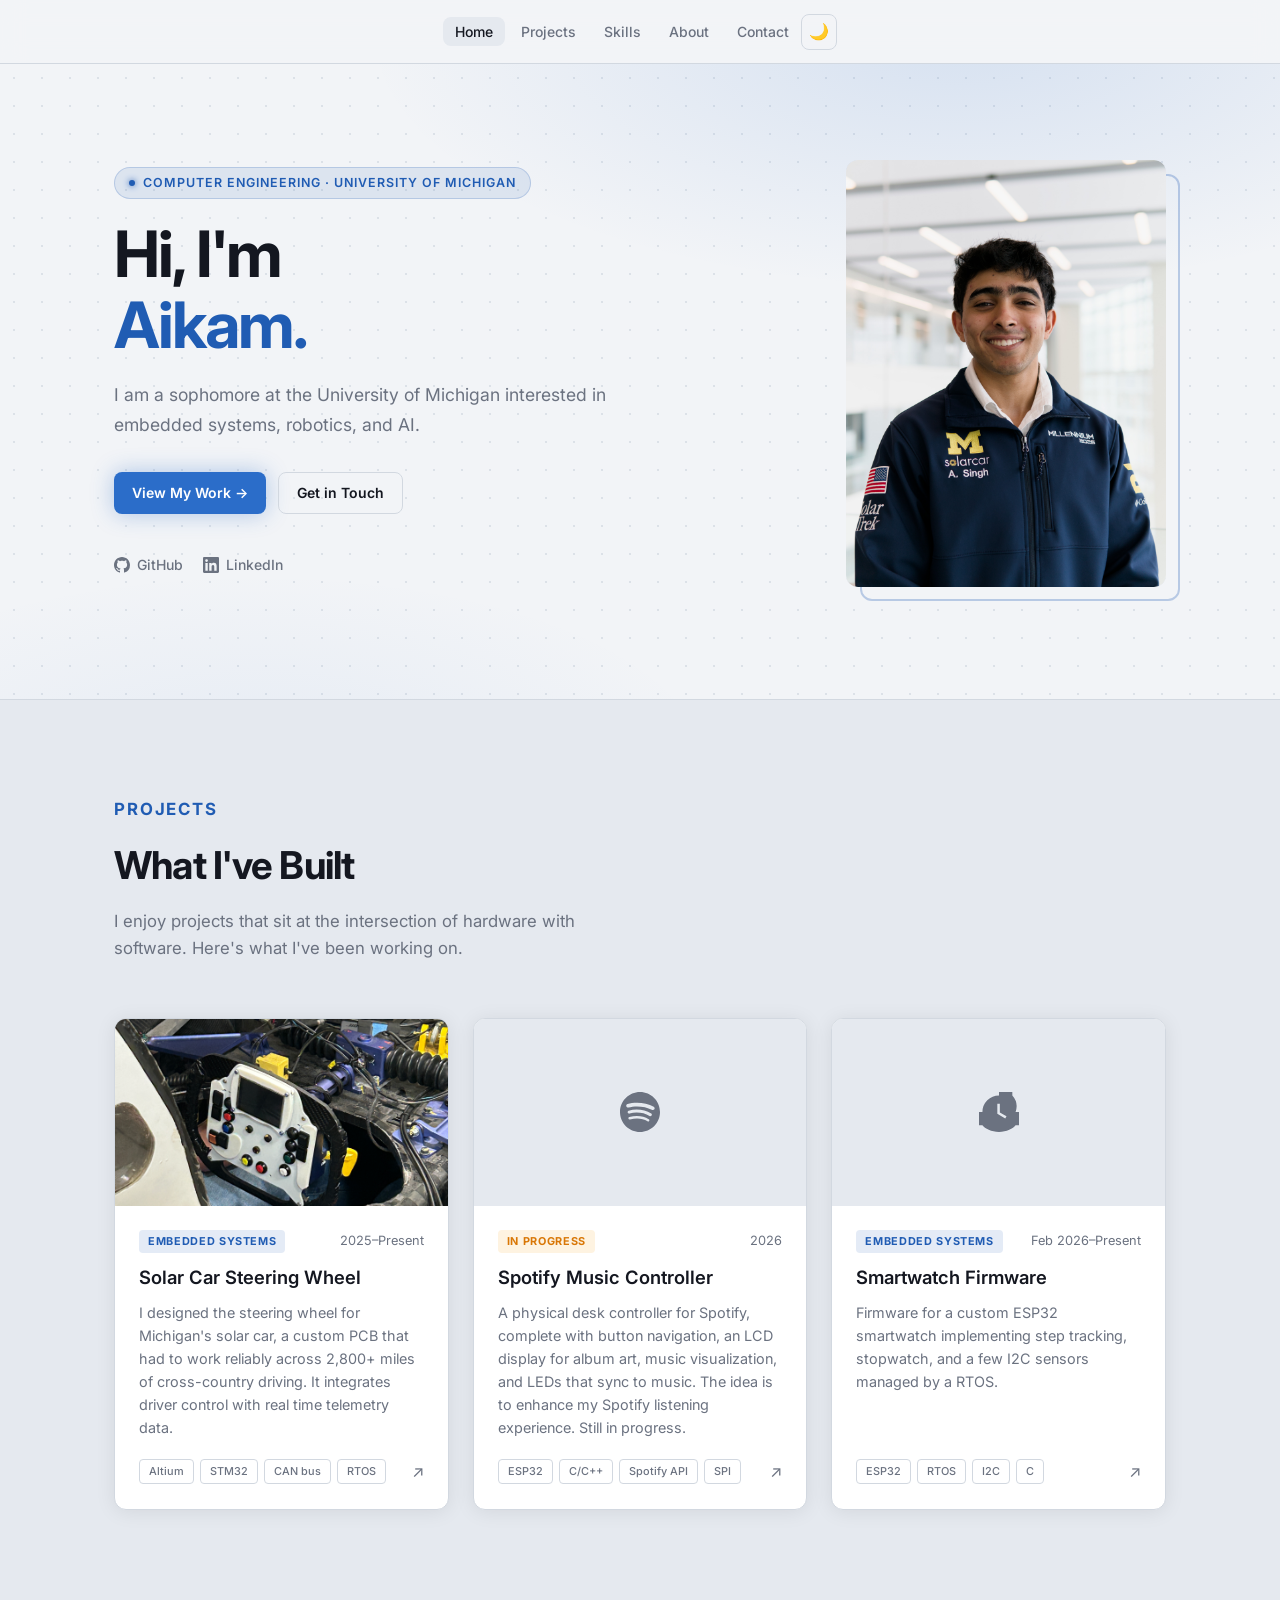
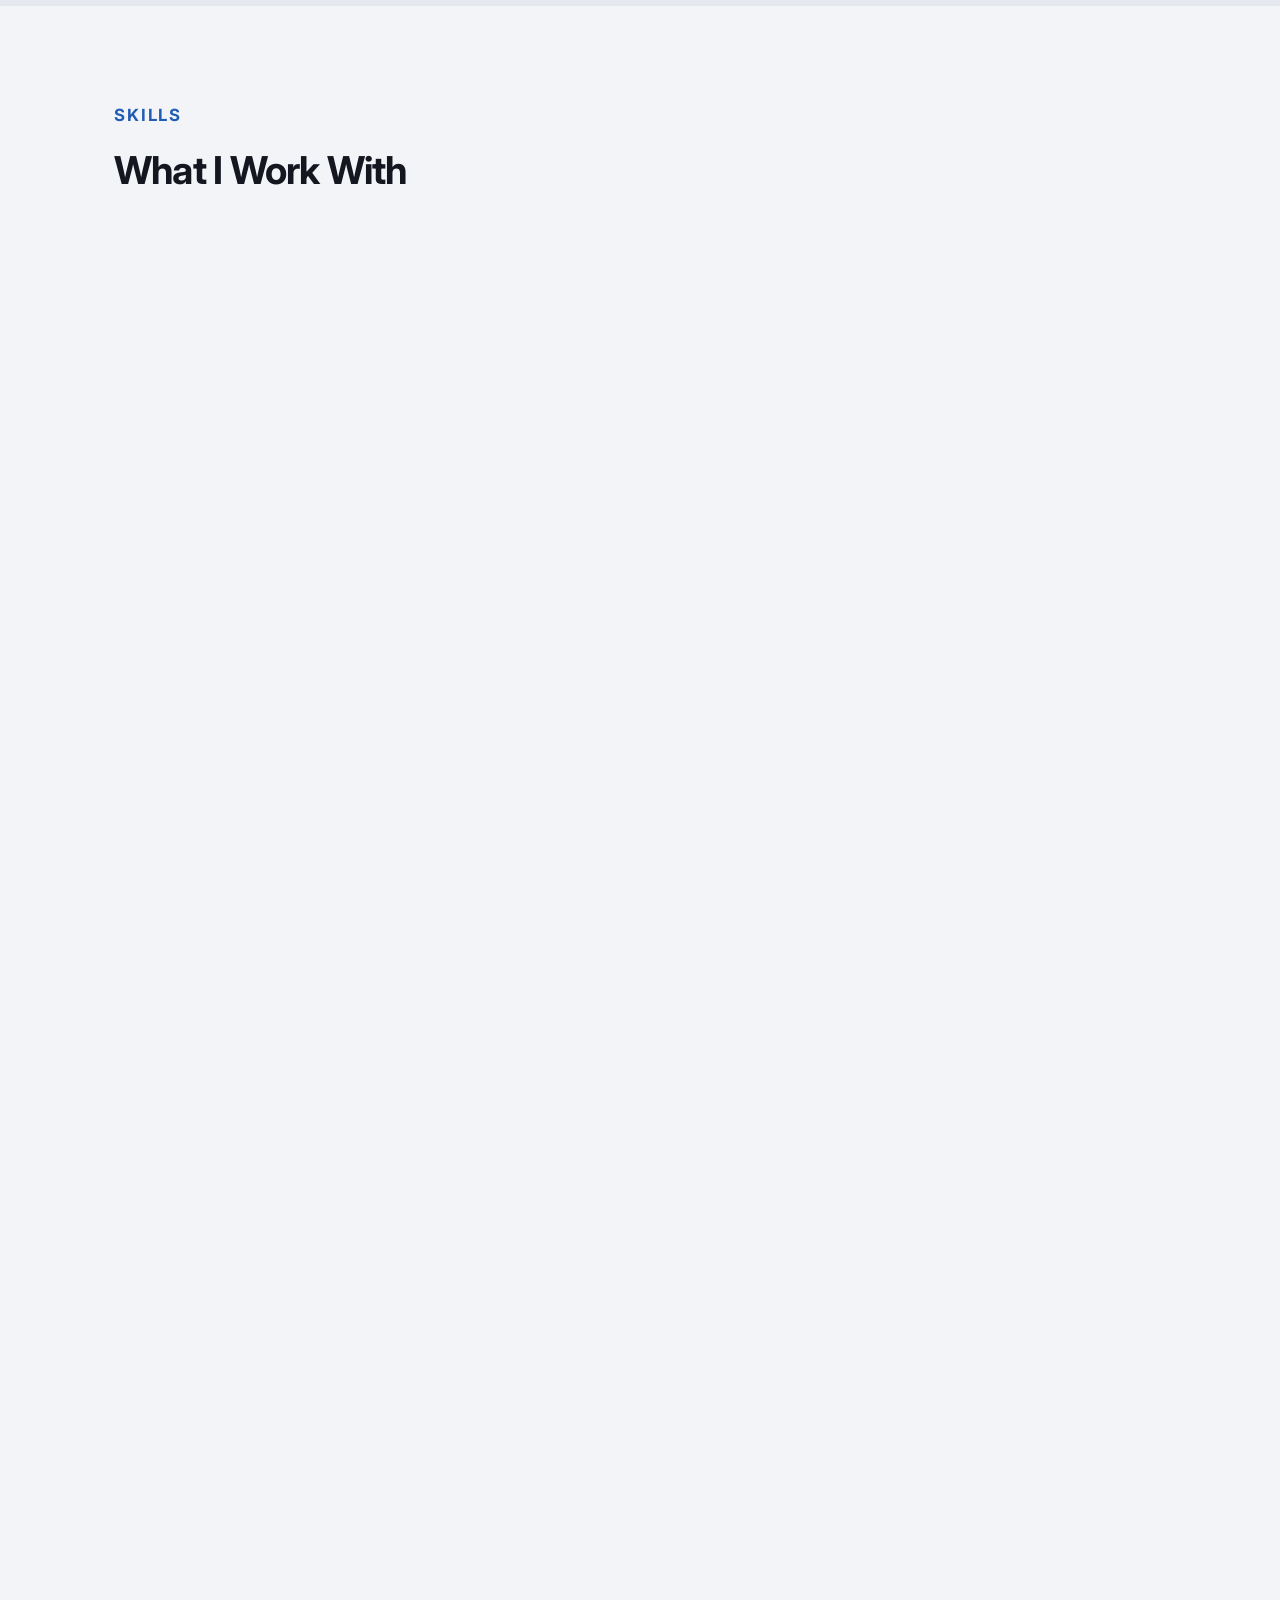
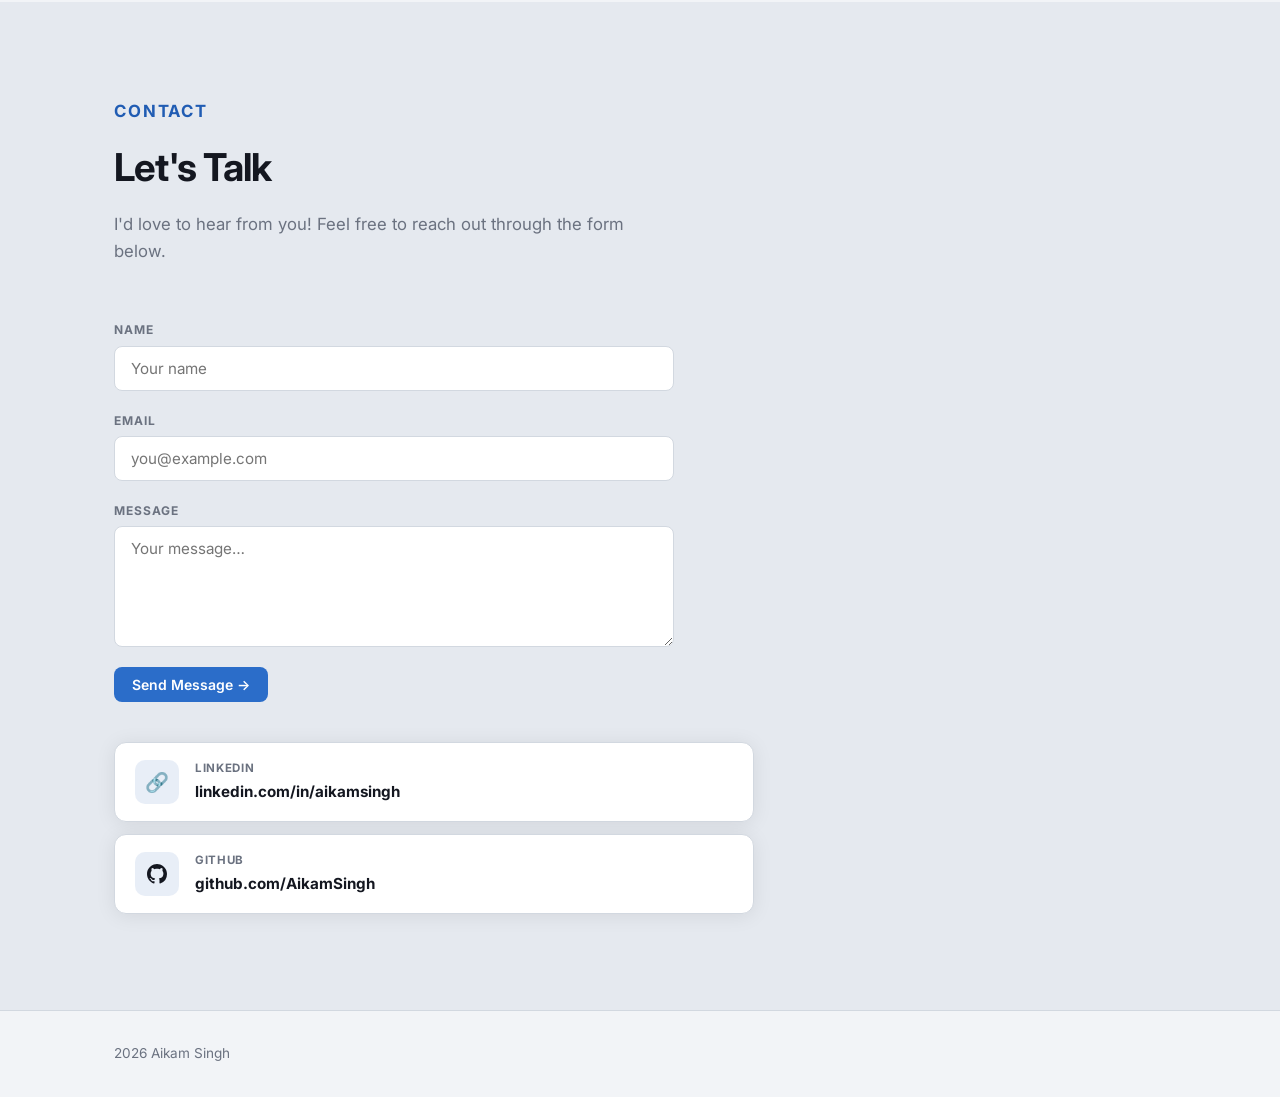
==== commit 5f6d7685: "updated wording on home page" ====
--- a/index.html
+++ b/index.html
@@ -101,7 +101,8 @@
       <div class="section-header fade-in">
         <p class="section-label">Projects</p>
         <h2>What I've Built</h2>
-        <p>Most of what I build sits somewhere between hardware and firmware. Here's what I've been working on.</p>
+        <p>I enjoy projects that sit at the intersection of hardware with software. Here's what I've been working on.
+        </p>
       </div>
 
       <div class="projects-grid">
@@ -118,9 +119,9 @@
               <span class="project-date">2025–Present</span>
             </div>
             <h3>Solar Car Steering Wheel</h3>
-            <p>I designed the driver interface for Michigan's solar racing car — a custom PCB that had to work reliably
-              across 2,800+ miles of cross-country driving. The team uses it to control the motor and see vehicle
-              telemetry in real time.</p>
+            <p>I designed the steering wheel for Michigan's solar car, a custom PCB that had to work reliably
+              across 2,800+ miles of cross-country driving. It integrates driver control with real time telemetry data.
+            </p>
             <div class="project-footer">
               <div class="project-chips">
                 <span class="chip">Altium</span>
@@ -149,14 +150,15 @@
               <span class="project-date">2026</span>
             </div>
             <h3>Spotify Music Controller</h3>
-            <p>A physical desk controller for Spotify — rotary knob for volume and navigation, e-ink display for album
-              art. The idea is to control music without touching the computer. Still in progress.</p>
+            <p>A physical desk controller for Spotify, complete with button navigation, an LCD display for album
+              art, music visualization, and LEDs that sync to music. The idea is to enhance my Spotify listening
+              experience. Still in progress.</p>
             <div class="project-footer">
               <div class="project-chips">
                 <span class="chip">ESP32</span>
                 <span class="chip">C/C++</span>
                 <span class="chip">Spotify API</span>
-                <span class="chip">e-ink</span>
+                <span class="chip">SPI</span>
               </div>
               <span class="project-arrow" aria-hidden="true">↗</span>
             </div>
@@ -179,8 +181,8 @@
               <span class="project-date">Feb 2026–Present</span>
             </div>
             <h3>Smartwatch Firmware</h3>
-            <p>Firmware for a custom ESP32 smartwatch — step tracking, stopwatch, and a few I2C sensors. More of a
-              learning exercise than a product, but it runs.</p>
+            <p>Firmware for a custom ESP32 smartwatch implementing step tracking, stopwatch, and a few I2C sensors
+              managed by a RTOS.</p>
             <div class="project-footer">
               <div class="project-chips">
                 <span class="chip">ESP32</span>
@@ -501,12 +503,11 @@
         </div>
         <div class="about-text fade-in">
           <p class="section-label">About</p>
-          <h2>Engineering is how I think.</h2>
-          <p>I'm a Computer Engineering student at Michigan, focused on embedded systems and hardware design. I'm most
-            interested in the layer where software meets the physical world — where a bug doesn't just crash an app, it
-            breaks something real.</p>
+          <h2>I am a Curious Designer.</h2>
+          <p>I'm a sophmore Computer Engineering student at Michigan, focused on embedded systems and hardware design. I'm most
+            interested in the layer where hardware and software intertwine. I focus on building products that are reliable through persistence, accountability, a systems level thinking, and attention to detail. I want to contribute to robotics, embedded systems, and AI</p>
           <p>In 2026, I drove Michigan's solar car cross-country as part of the race crew, handling electrical
-            maintenance on the road every day. That experience changed how I think about reliability.</p>
+            maintenance on the road every day. Solar Trek was a 2800 mile journey from Michigan to California.</p>
         </div>
       </div>
     </div>
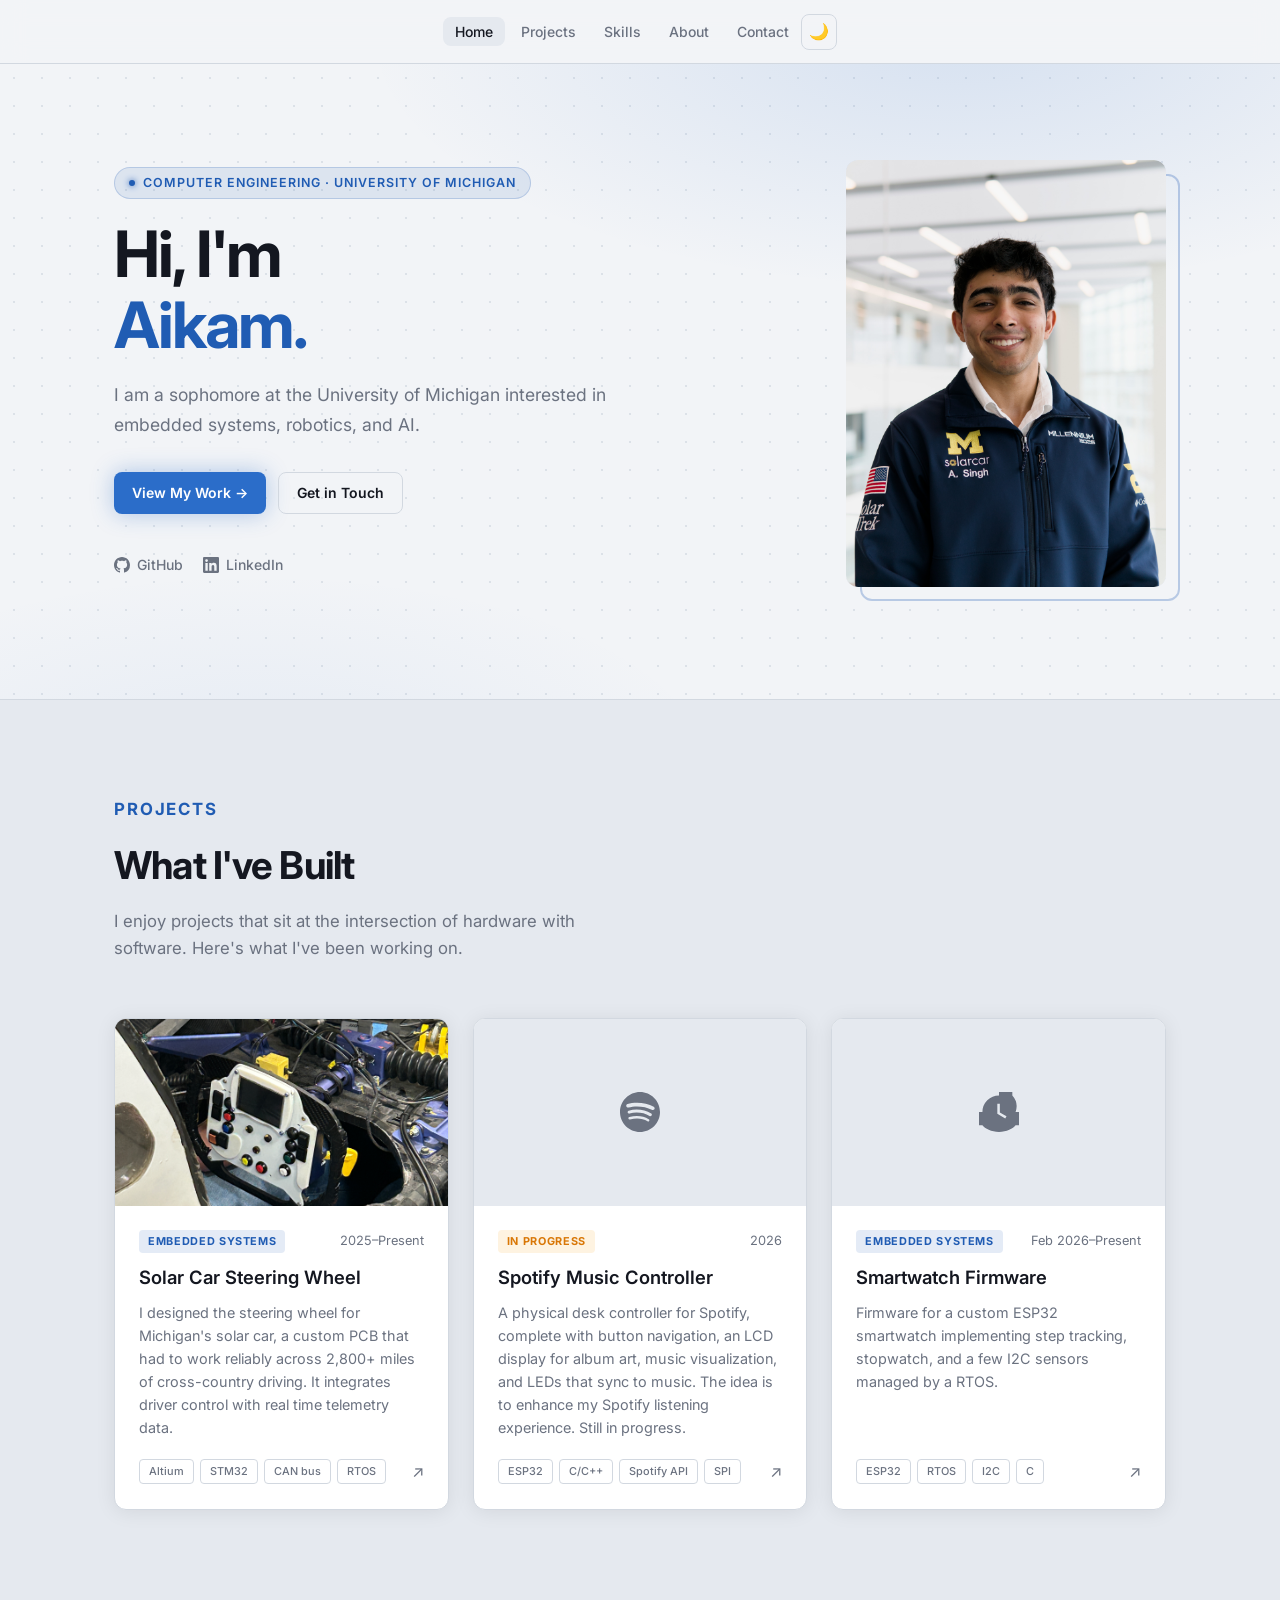
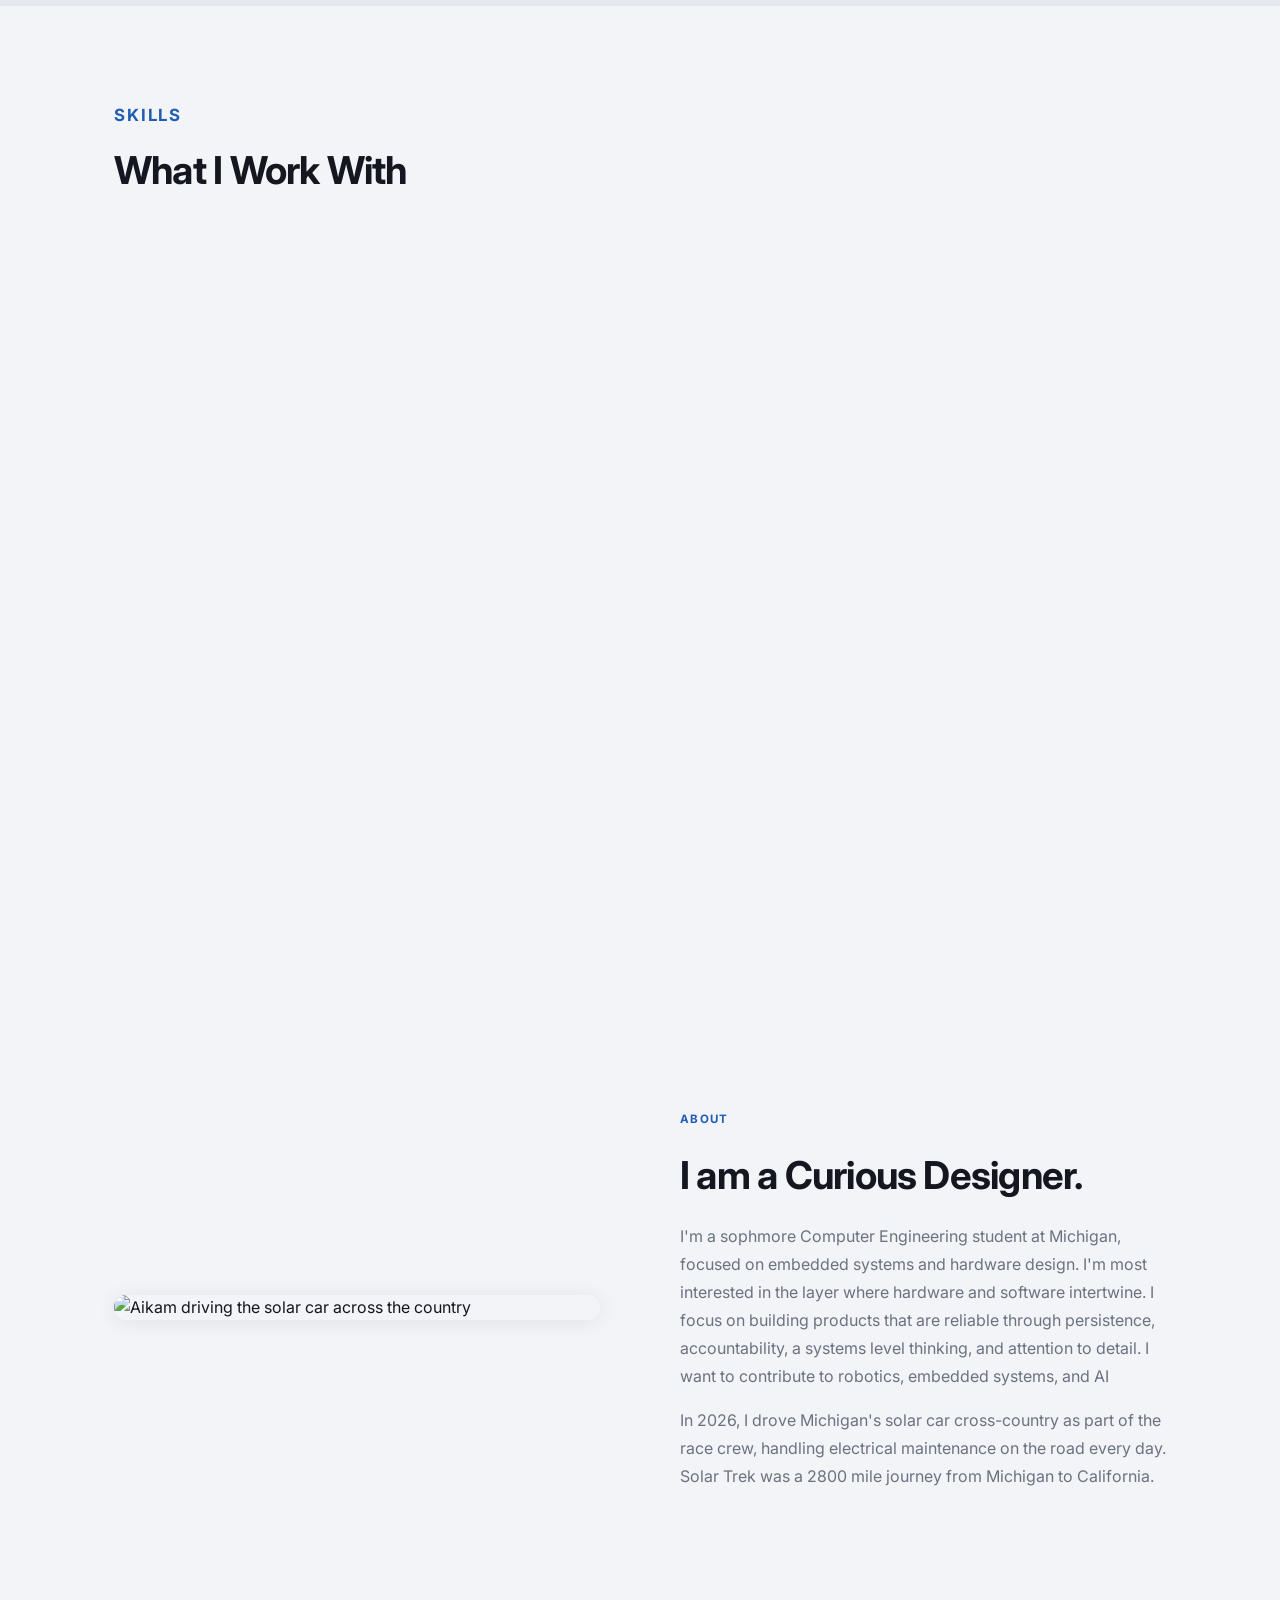
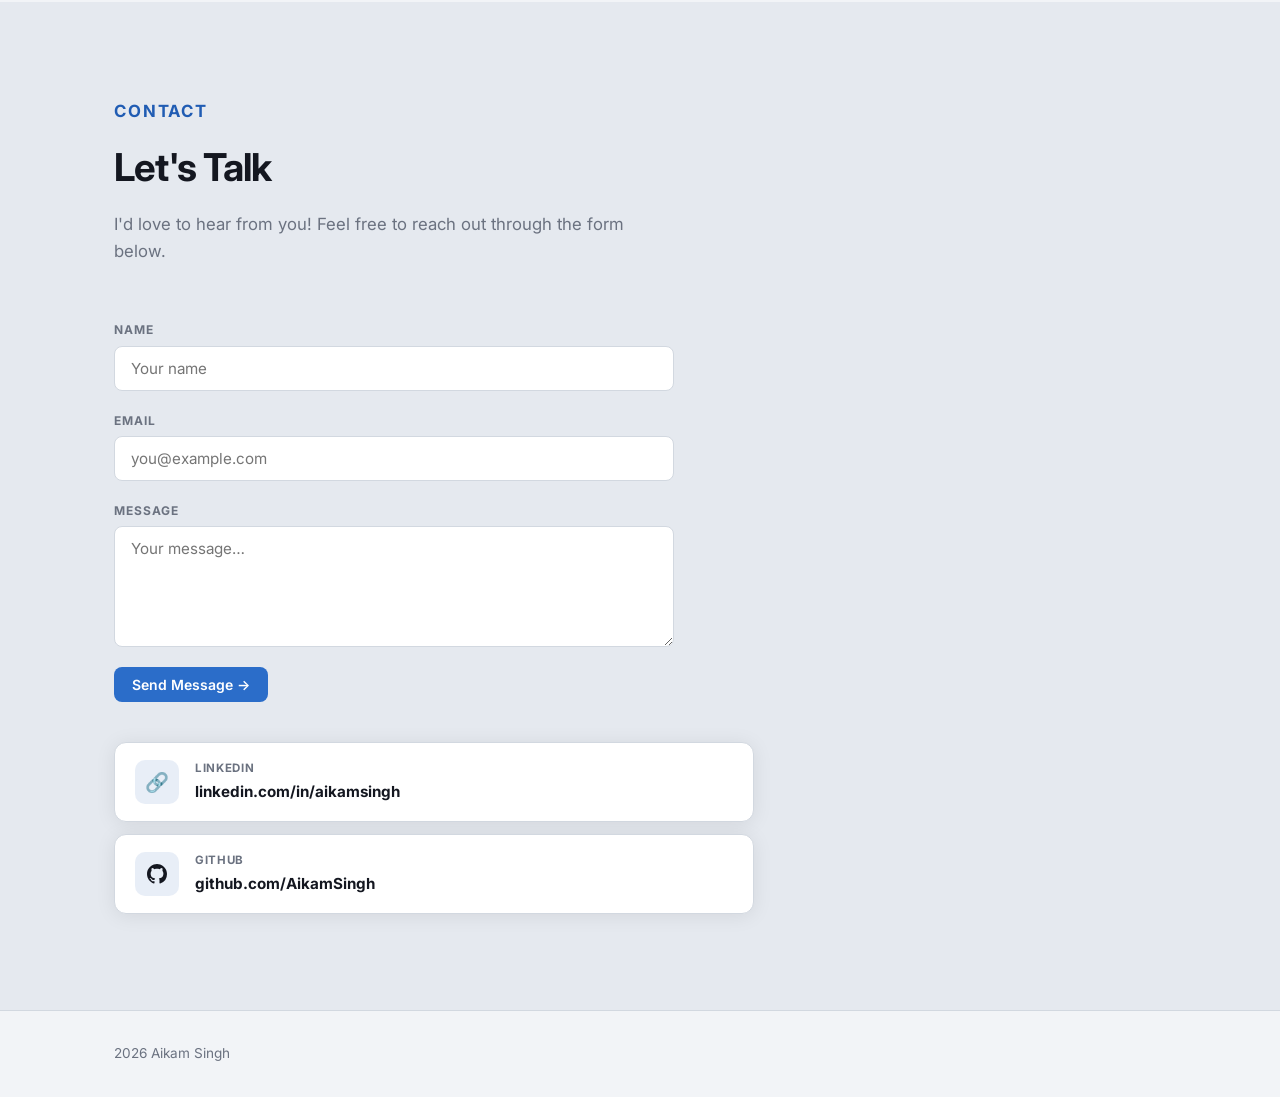
==== commit a6509baf: "added smartwatch page linked to main page" ====
--- a/index.html
+++ b/index.html
@@ -165,7 +165,7 @@
           </div>
         </a>
 
-        <a href="#" class="project-card">
+        <a href="projects/smartwatch.html" class="project-card">
           <div class="project-img">
             <div class="project-img-placeholder">
               <svg width="40" height="40" viewBox="0 0 24 24" fill="currentColor" aria-hidden="true">
@@ -286,20 +286,26 @@
           <div class="skill-icon-grid">
 
             <div class="skill-icon-card">
-              <!-- ST Microelectronics logo mark -->
-              <svg class="skill-svg" viewBox="0 0 32 32" aria-hidden="true">
-                <circle cx="16" cy="16" r="14" fill="#03ADEF" />
-                <text x="16" y="21" font-family="Arial,sans-serif" font-size="10" font-weight="700" fill="white"
-                  text-anchor="middle" stroke="none">ST</text>
+              <!-- STM32 chip icon -->
+              <svg class="skill-svg" viewBox="0 0 32 32" fill="none" stroke="currentColor" stroke-width="1.8"
+                stroke-linecap="round" aria-hidden="true">
+                <rect x="8" y="8" width="16" height="16" rx="2" />
+                <line x1="11" y1="8" x2="11" y2="5" /><line x1="15" y1="8" x2="15" y2="5" /><line x1="19" y1="8" x2="19" y2="5" />
+                <line x1="11" y1="24" x2="11" y2="27" /><line x1="15" y1="24" x2="15" y2="27" /><line x1="19" y1="24" x2="19" y2="27" />
+                <line x1="8" y1="12" x2="5" y2="12" /><line x1="8" y1="16" x2="5" y2="16" /><line x1="8" y1="20" x2="5" y2="20" />
+                <line x1="24" y1="12" x2="27" y2="12" /><line x1="24" y1="16" x2="27" y2="16" /><line x1="24" y1="20" x2="27" y2="20" />
               </svg>
               <span>STM32</span>
             </div>
             <div class="skill-icon-card">
-              <!-- Espressif "e" logomark -->
-              <svg class="skill-svg" viewBox="0 0 32 32" aria-hidden="true">
-                <rect width="32" height="32" rx="6" fill="#E7292A" />
-                <text x="16" y="22" font-family="Arial,sans-serif" font-size="18" font-weight="700" fill="white"
-                  text-anchor="middle" stroke="none">e</text>
+              <!-- ESP32 chip icon -->
+              <svg class="skill-svg" viewBox="0 0 32 32" fill="none" stroke="currentColor" stroke-width="1.8"
+                stroke-linecap="round" aria-hidden="true">
+                <rect x="8" y="8" width="16" height="16" rx="2" />
+                <line x1="11" y1="8" x2="11" y2="5" /><line x1="15" y1="8" x2="15" y2="5" /><line x1="19" y1="8" x2="19" y2="5" />
+                <line x1="11" y1="24" x2="11" y2="27" /><line x1="15" y1="24" x2="15" y2="27" /><line x1="19" y1="24" x2="19" y2="27" />
+                <line x1="8" y1="12" x2="5" y2="12" /><line x1="8" y1="16" x2="5" y2="16" /><line x1="8" y1="20" x2="5" y2="20" />
+                <line x1="24" y1="12" x2="27" y2="12" /><line x1="24" y1="16" x2="27" y2="16" /><line x1="24" y1="20" x2="27" y2="20" />
               </svg>
               <span>ESP32</span>
             </div>
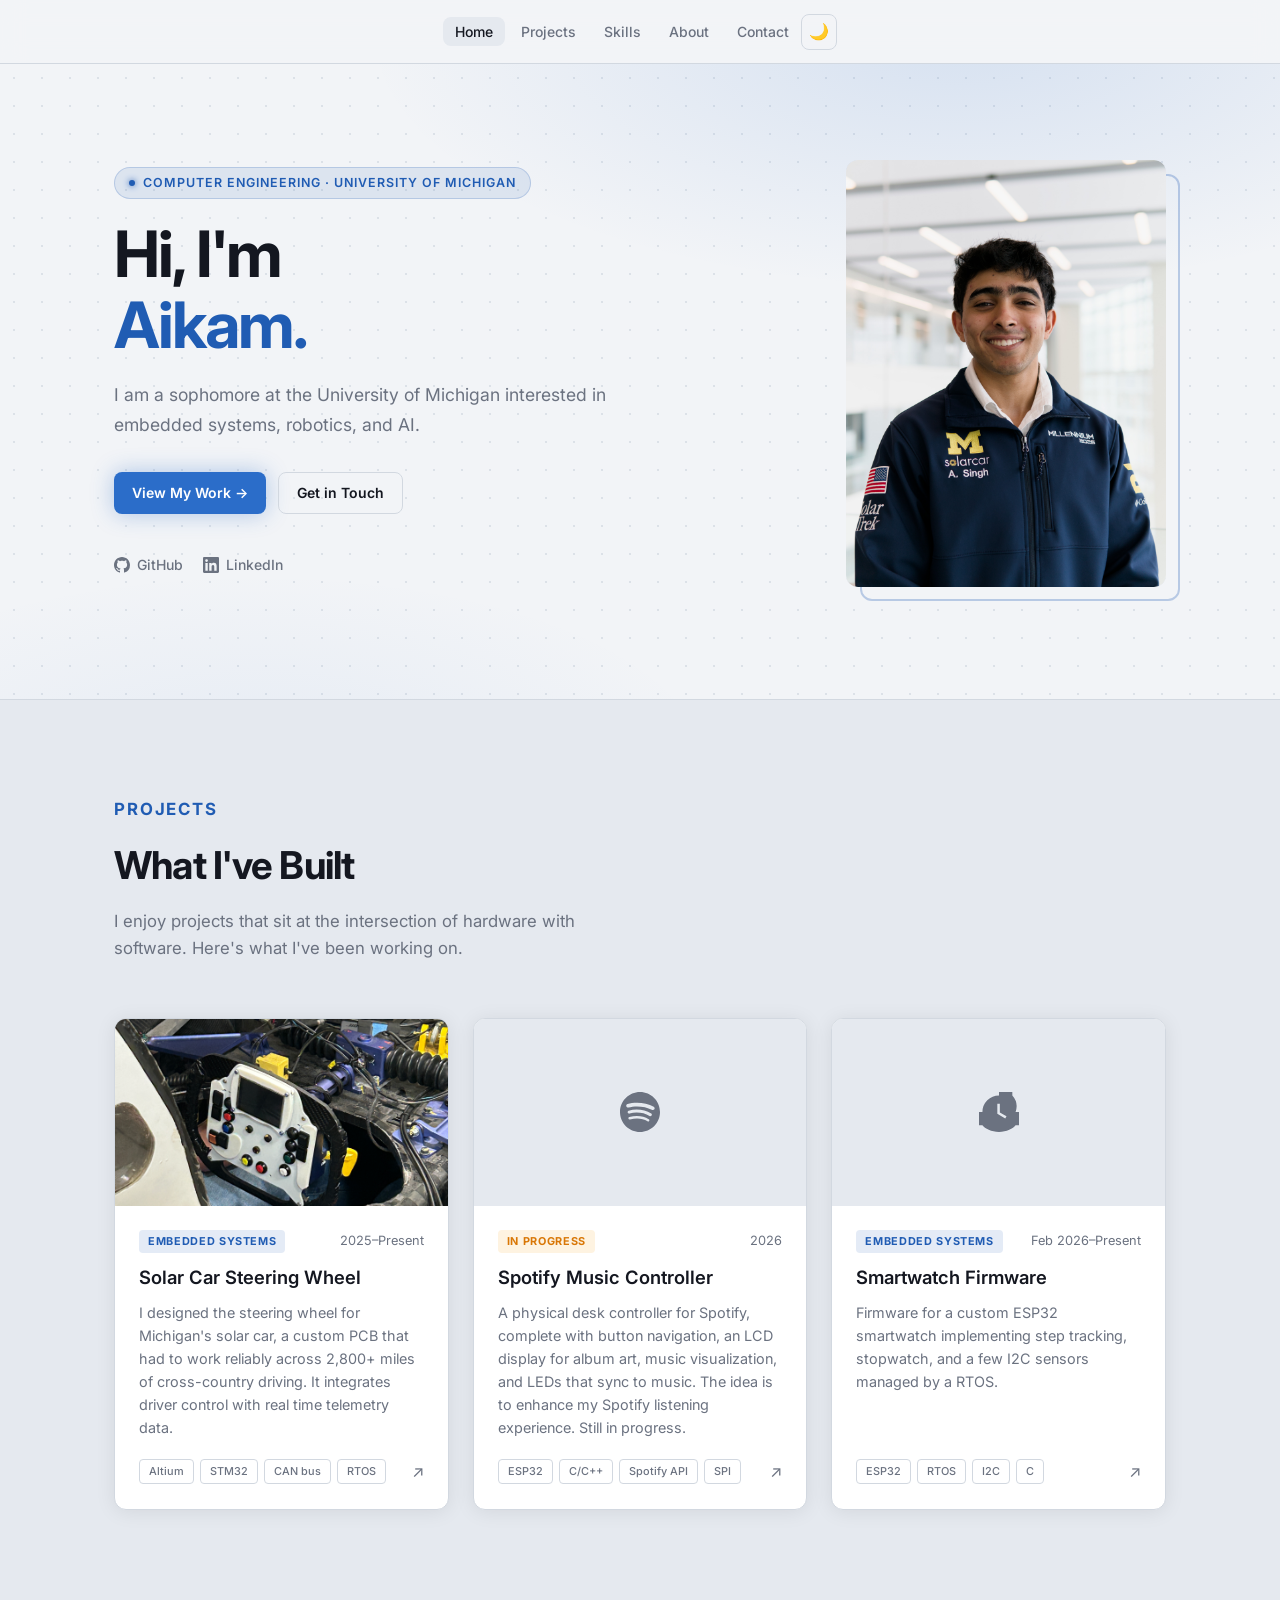
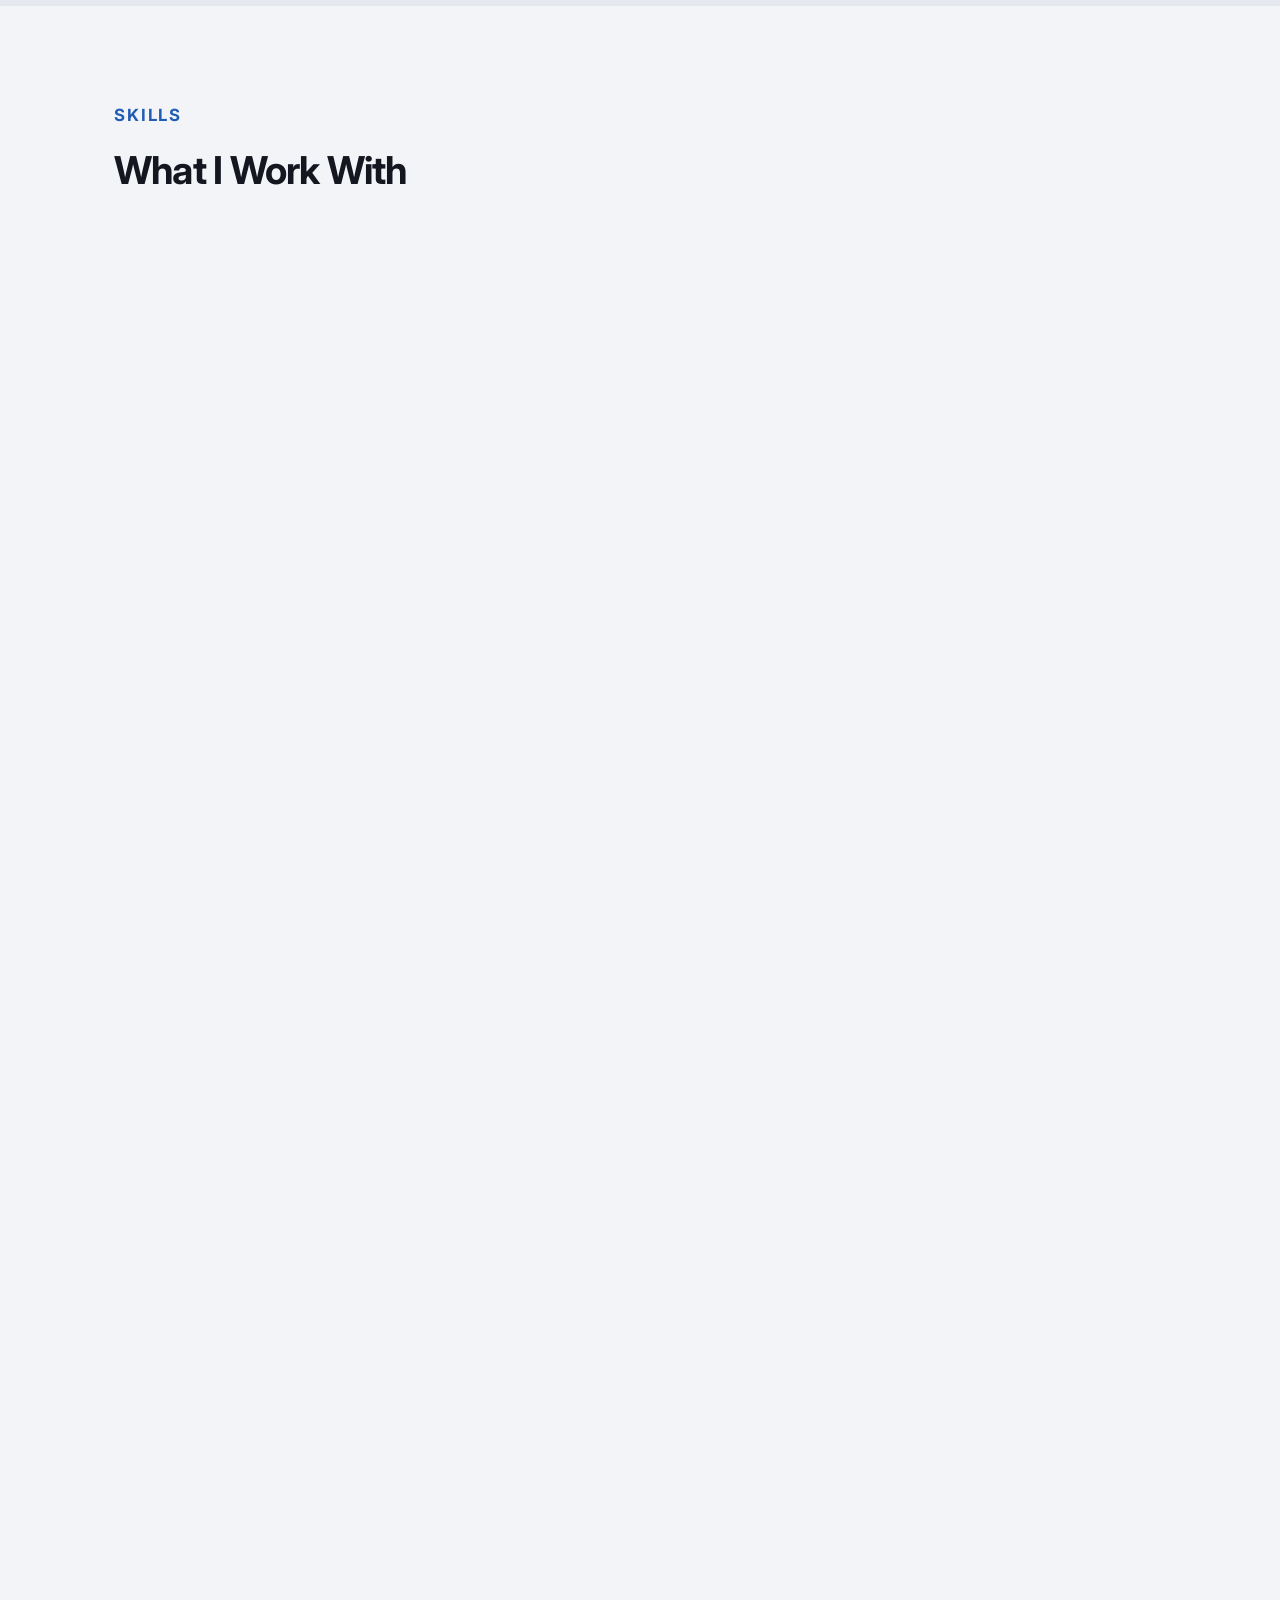
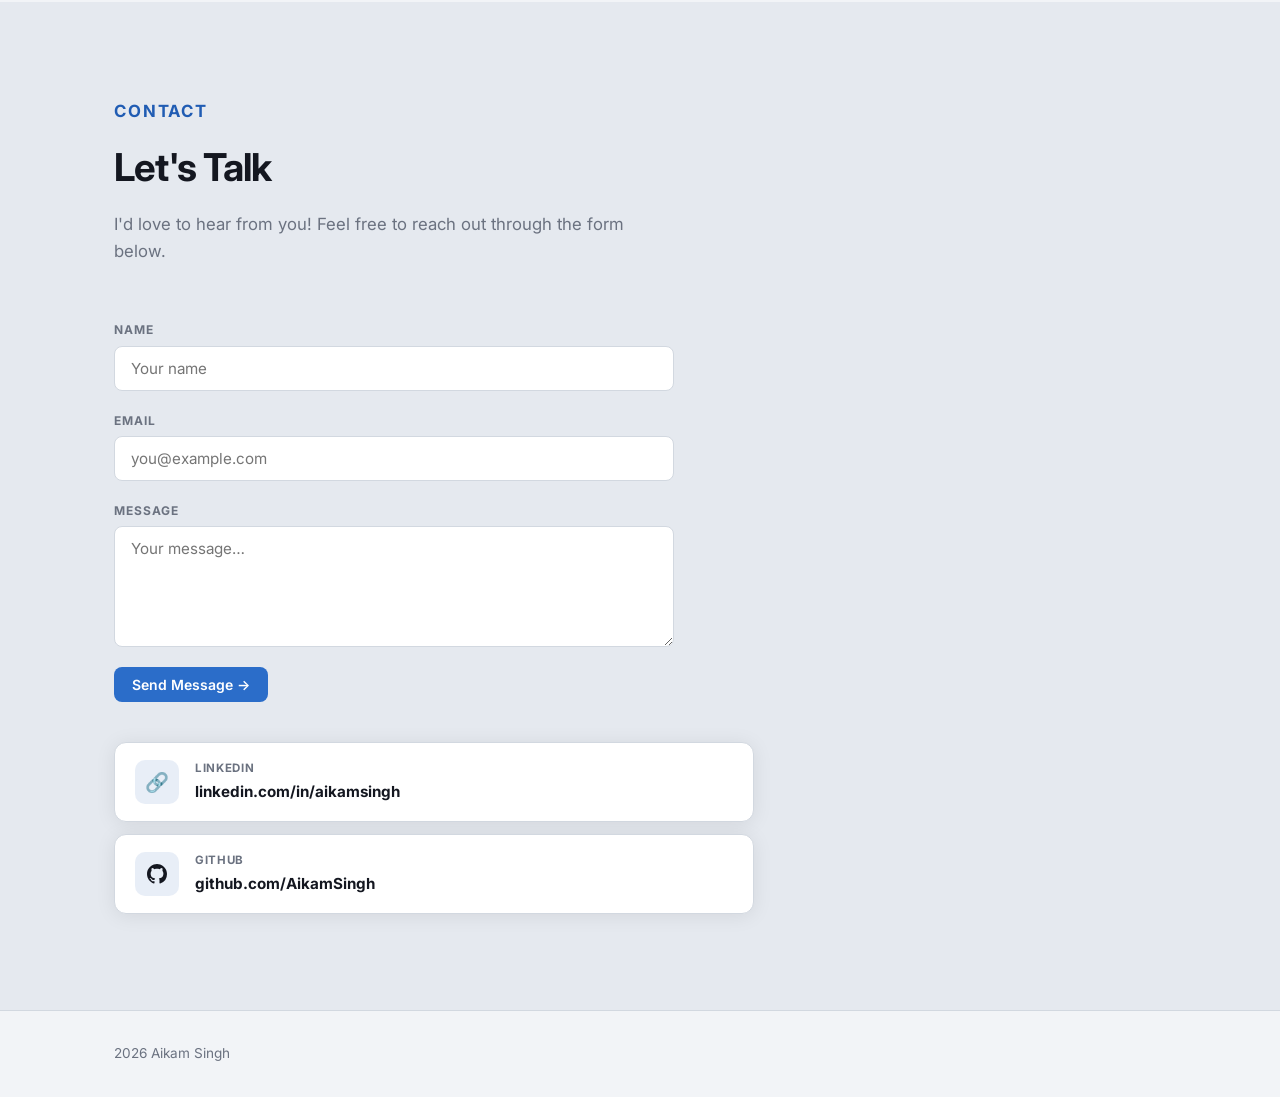
==== commit 634b7105: "updated incorrect logos" ====
--- a/index.html
+++ b/index.html
@@ -268,11 +268,11 @@
               <span>Java</span>
             </div>
             <div class="skill-icon-card">
-              <!-- MATLAB logo: orange/red brand color with M -->
-              <svg class="skill-svg" viewBox="0 0 32 32" aria-hidden="true">
-                <rect width="32" height="32" rx="6" fill="#E16737" />
-                <text x="16" y="23" font-family="Arial,sans-serif" font-size="17" font-weight="700" fill="white"
-                  text-anchor="middle" stroke="none">M</text>
+              <!-- MATLAB logo: blue background with signature peak/wave curve -->
+              <svg class="skill-svg" viewBox="0 0 32 32" aria-hidden="true">
+                <rect width="32" height="32" rx="5" fill="#0076A8" />
+                <path d="M3 26 L8 14 L13 20 L17 7 L22 20 L26 14 L29 18"
+                  fill="none" stroke="#E87800" stroke-width="2.5" stroke-linecap="round" stroke-linejoin="round" />
               </svg>
               <span>MATLAB</span>
             </div>
@@ -380,30 +380,33 @@
           <div class="skill-icon-grid">
 
             <div class="skill-icon-card">
-              <!-- Altium Designer "A" logomark -->
+              <!-- Altium Designer: red background, bold triangular A with no crossbar -->
               <svg class="skill-svg" viewBox="0 0 32 32" aria-hidden="true">
                 <rect width="32" height="32" rx="5" fill="#A6192E" />
-                <text x="16" y="23" font-family="Arial,sans-serif" font-size="20" font-weight="700" fill="white"
-                  text-anchor="middle" stroke="none">A</text>
+                <polygon points="16,5 5,27 27,27" fill="none" stroke="white" stroke-width="2.5"
+                  stroke-linejoin="round" />
+                <line x1="10" y1="21" x2="22" y2="21" stroke="white" stroke-width="2.5" stroke-linecap="round" />
               </svg>
               <span>Altium</span>
             </div>
             <div class="skill-icon-card">
-              <!-- PCB Layout: layered board cross-section -->
-              <svg class="skill-svg" viewBox="0 0 32 32" fill="none" stroke="currentColor" stroke-width="1.8"
-                stroke-linecap="round" stroke-linejoin="round" aria-hidden="true">
-                <rect x="3" y="12" width="26" height="10" rx="1" />
-                <line x1="3" y1="17" x2="29" y2="17" />
-                <line x1="7" y1="12" x2="7" y2="8" />
-                <circle cx="7" cy="7" r="1.5" fill="currentColor" opacity="0.4" />
-                <line x1="13" y1="12" x2="13" y2="8" />
-                <circle cx="13" cy="7" r="1.5" fill="currentColor" opacity="0.4" />
-                <line x1="20" y1="12" x2="20" y2="8" />
-                <circle cx="20" cy="7" r="1.5" fill="currentColor" opacity="0.4" />
-                <line x1="7" y1="22" x2="7" y2="26" />
-                <line x1="16" y1="22" x2="16" y2="26" />
-                <line x1="25" y1="22" x2="25" y2="26" />
-                <path d="M7 26 Q11.5 29 16 26 Q20.5 23 25 26" fill="none" />
+              <!-- PCB Layout: top-down view of green board with copper traces and vias -->
+              <svg class="skill-svg" viewBox="0 0 32 32" aria-hidden="true">
+                <rect width="32" height="32" rx="4" fill="#1A6B3A" />
+                <!-- Copper traces -->
+                <line x1="4" y1="16" x2="11" y2="16" stroke="#C87533" stroke-width="2.5" stroke-linecap="round" />
+                <line x1="11" y1="16" x2="11" y2="9" stroke="#C87533" stroke-width="2.5" stroke-linecap="round" />
+                <line x1="11" y1="9" x2="22" y2="9" stroke="#C87533" stroke-width="2.5" stroke-linecap="round" />
+                <line x1="22" y1="9" x2="22" y2="16" stroke="#C87533" stroke-width="2.5" stroke-linecap="round" />
+                <line x1="22" y1="16" x2="28" y2="16" stroke="#C87533" stroke-width="2.5" stroke-linecap="round" />
+                <line x1="8" y1="23" x2="24" y2="23" stroke="#C87533" stroke-width="2.5" stroke-linecap="round" />
+                <!-- Vias -->
+                <circle cx="11" cy="16" r="2.5" fill="#C87533" />
+                <circle cx="11" cy="16" r="1.1" fill="#1A6B3A" />
+                <circle cx="22" cy="16" r="2.5" fill="#C87533" />
+                <circle cx="22" cy="16" r="1.1" fill="#1A6B3A" />
+                <circle cx="16" cy="23" r="2.5" fill="#C87533" />
+                <circle cx="16" cy="23" r="1.1" fill="#1A6B3A" />
               </svg>
               <span>PCB Layout</span>
             </div>
@@ -428,14 +431,17 @@
               <span>Siemens NX</span>
             </div>
             <div class="skill-icon-card">
-              <!-- Blender logo: orange circle with dot-ring -->
-              <svg class="skill-svg" viewBox="0 0 32 32" aria-hidden="true">
-                <circle cx="16" cy="16" r="14" fill="#E87D0D" />
-                <circle cx="16" cy="16" r="8" fill="none" stroke="white" stroke-width="2.5" />
-                <circle cx="16" cy="16" r="3" fill="white" />
-                <line x1="16" y1="2" x2="16" y2="8" stroke="white" stroke-width="2.5" stroke-linecap="round" />
-                <line x1="28" y1="22" x2="23" y2="19" stroke="white" stroke-width="2.5" stroke-linecap="round" />
-                <line x1="4" y1="22" x2="9" y2="19" stroke="white" stroke-width="2.5" stroke-linecap="round" />
+              <!-- Blender logo: orange disc, offset white ring, center dot, 3 radial spokes -->
+              <svg class="skill-svg" viewBox="0 0 32 32" aria-hidden="true">
+                <circle cx="16" cy="16" r="15" fill="#E87D0D" />
+                <!-- Outer ring (slightly offset upper-right, per actual Blender logomark) -->
+                <circle cx="17" cy="15" r="9" fill="none" stroke="white" stroke-width="2.5" />
+                <!-- Center dot -->
+                <circle cx="17" cy="15" r="3" fill="white" />
+                <!-- Three spokes: top (90°), lower-right (330°), lower-left (210°) -->
+                <line x1="17" y1="6" x2="17" y2="2.5" stroke="white" stroke-width="2.5" stroke-linecap="round" />
+                <line x1="24.8" y1="19.5" x2="27.5" y2="21" stroke="white" stroke-width="2.5" stroke-linecap="round" />
+                <line x1="9.2" y1="19.5" x2="6.5" y2="21" stroke="white" stroke-width="2.5" stroke-linecap="round" />
               </svg>
               <span>Blender</span>
             </div>
@@ -461,12 +467,18 @@
               <span>Git</span>
             </div>
             <div class="skill-icon-card">
-              <!-- VS Code logo: blue with segmented chevron -->
+              <!-- VS Code logo: blue, large right chevron + separated left bar -->
               <svg class="skill-svg" viewBox="0 0 32 32" aria-hidden="true">
                 <rect width="32" height="32" rx="6" fill="#007ACC" />
-                <path d="M22 5 L11 15.5 L22 26 L27 23 L18 15.5 L27 8 Z" fill="white" />
-                <path d="M22 5 L7 12 L5 9.5 L11 5 Z" fill="white" />
-                <path d="M22 26 L7 19 L5 21.5 L11 26 Z" fill="white" />
+                <!-- Main chevron body -->
+                <path d="M23 5 L13 16 L23 27 L28 24 L19.5 16 L28 8 Z" fill="white" />
+                <!-- Top detached flap -->
+                <path d="M23 5 L8.5 12.5 L5 10.5 L11.5 5 Z" fill="white" />
+                <!-- Bottom detached flap -->
+                <path d="M23 27 L8.5 19.5 L5 21.5 L11.5 27 Z" fill="white" />
+                <!-- Left vertical bar connecting flaps -->
+                <line x1="5" y1="10.5" x2="5" y2="21.5" stroke="white" stroke-width="3.8"
+                  stroke-linecap="square" />
               </svg>
               <span>VS Code</span>
             </div>
@@ -482,12 +494,13 @@
               <span>STM32Cube</span>
             </div>
             <div class="skill-icon-card">
-              <!-- Unreal Engine logo: dark background with UE mark -->
+              <!-- Unreal Engine logo: dark background, white circle outline, stylised U -->
               <svg class="skill-svg" viewBox="0 0 32 32" aria-hidden="true">
                 <rect width="32" height="32" rx="6" fill="#1A1A1A" />
-                <circle cx="16" cy="16" r="12" fill="none" stroke="white" stroke-width="1.5" />
-                <path d="M11 10 L11 22 L13.5 22 L13.5 17 L18 22 L21 22 L15.5 16 L21 10 L18 10 L13.5 15 L13.5 10 Z"
-                  fill="white" />
+                <circle cx="16" cy="16" r="13" fill="none" stroke="white" stroke-width="1.5" />
+                <!-- Bold U: two vertical bars + bottom semicircle -->
+                <path d="M10 8 L10 19 A6 6 0 0 0 22 19 L22 8" fill="none" stroke="white" stroke-width="3"
+                  stroke-linecap="round" stroke-linejoin="round" />
               </svg>
               <span>Unreal Engine</span>
             </div>
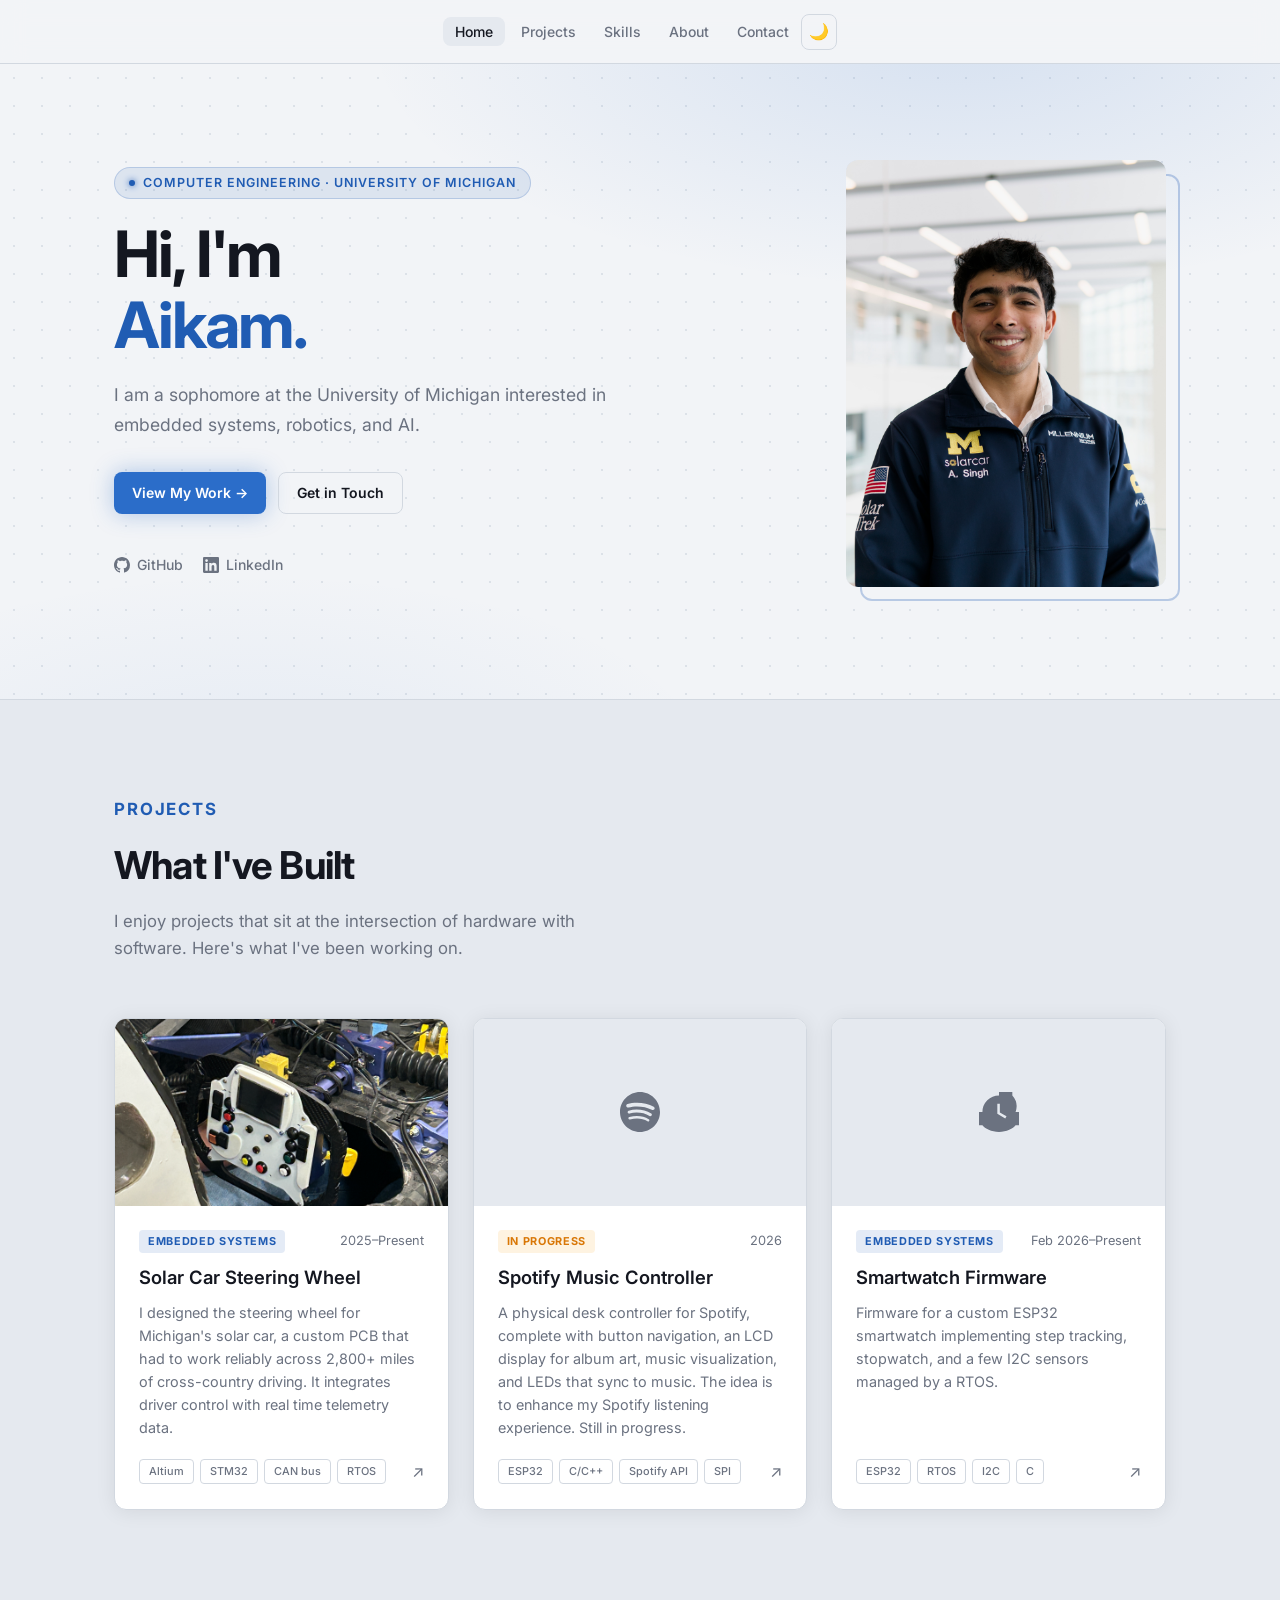
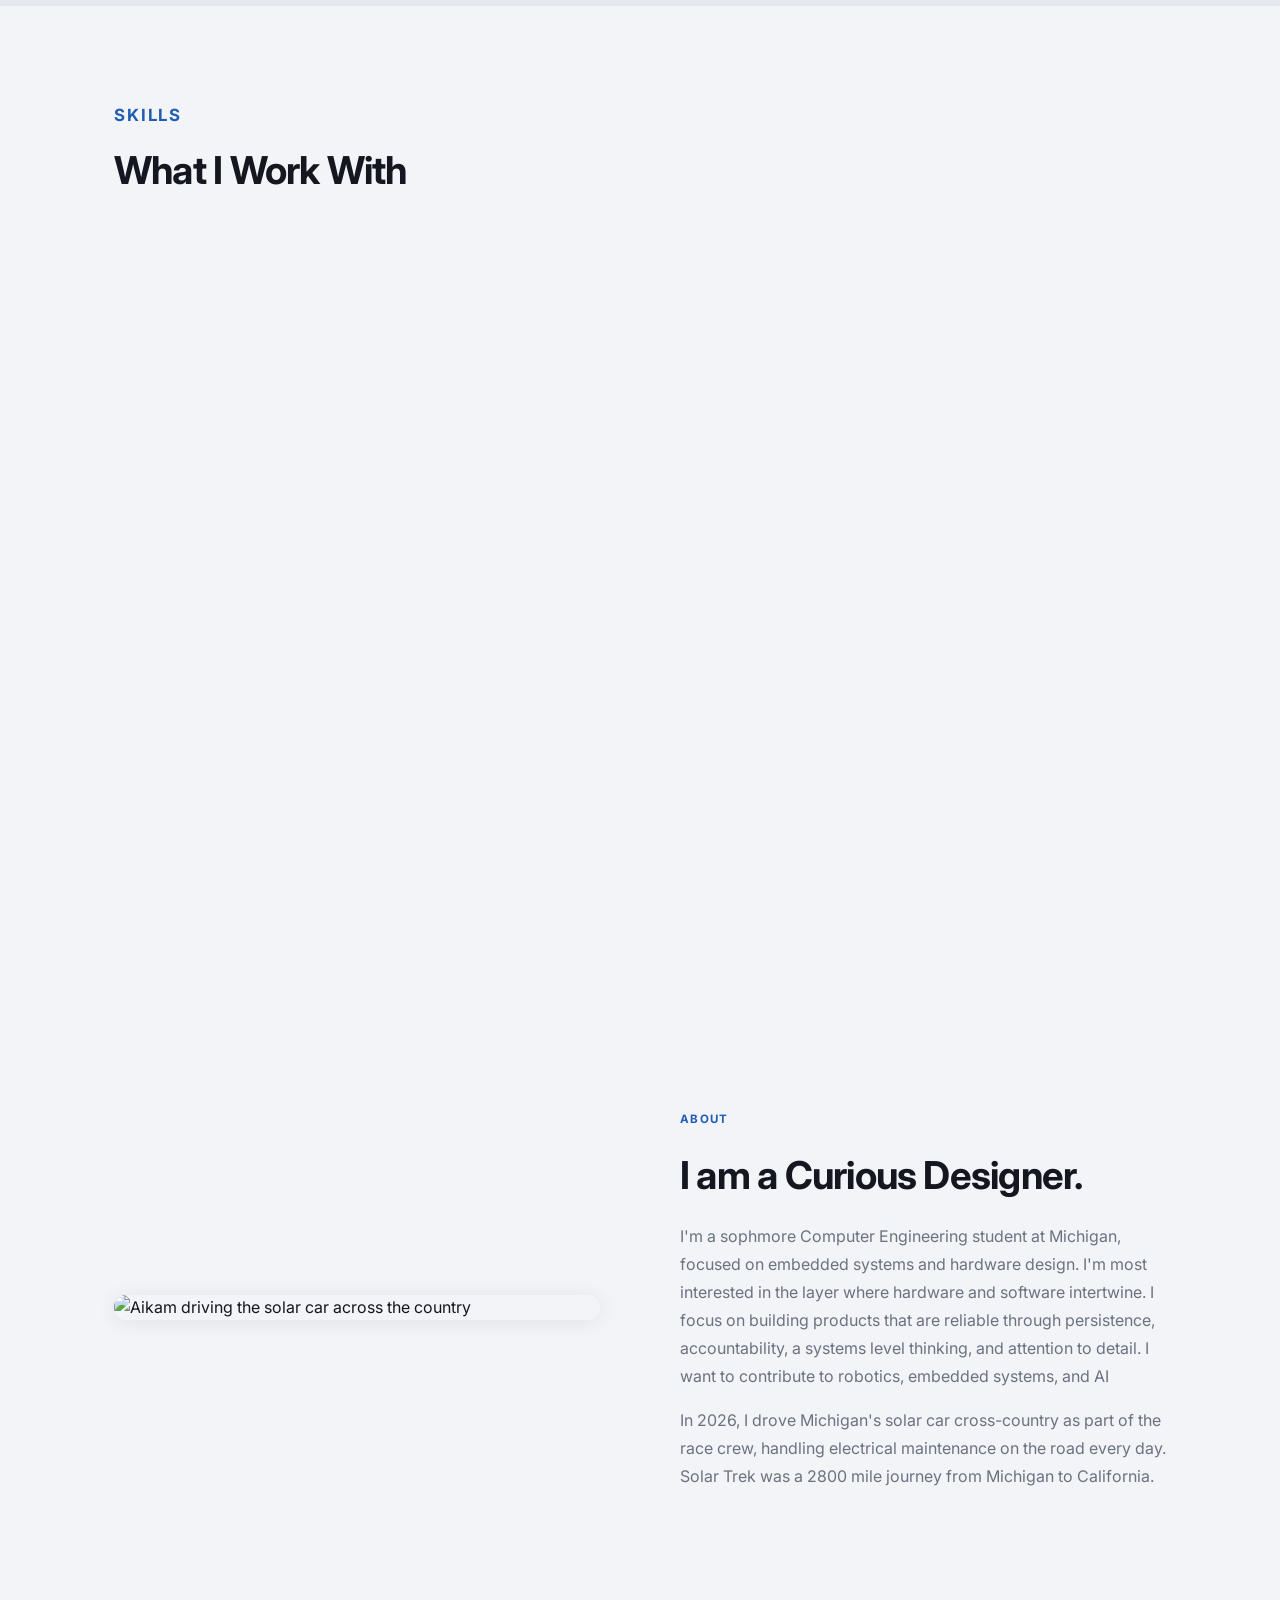
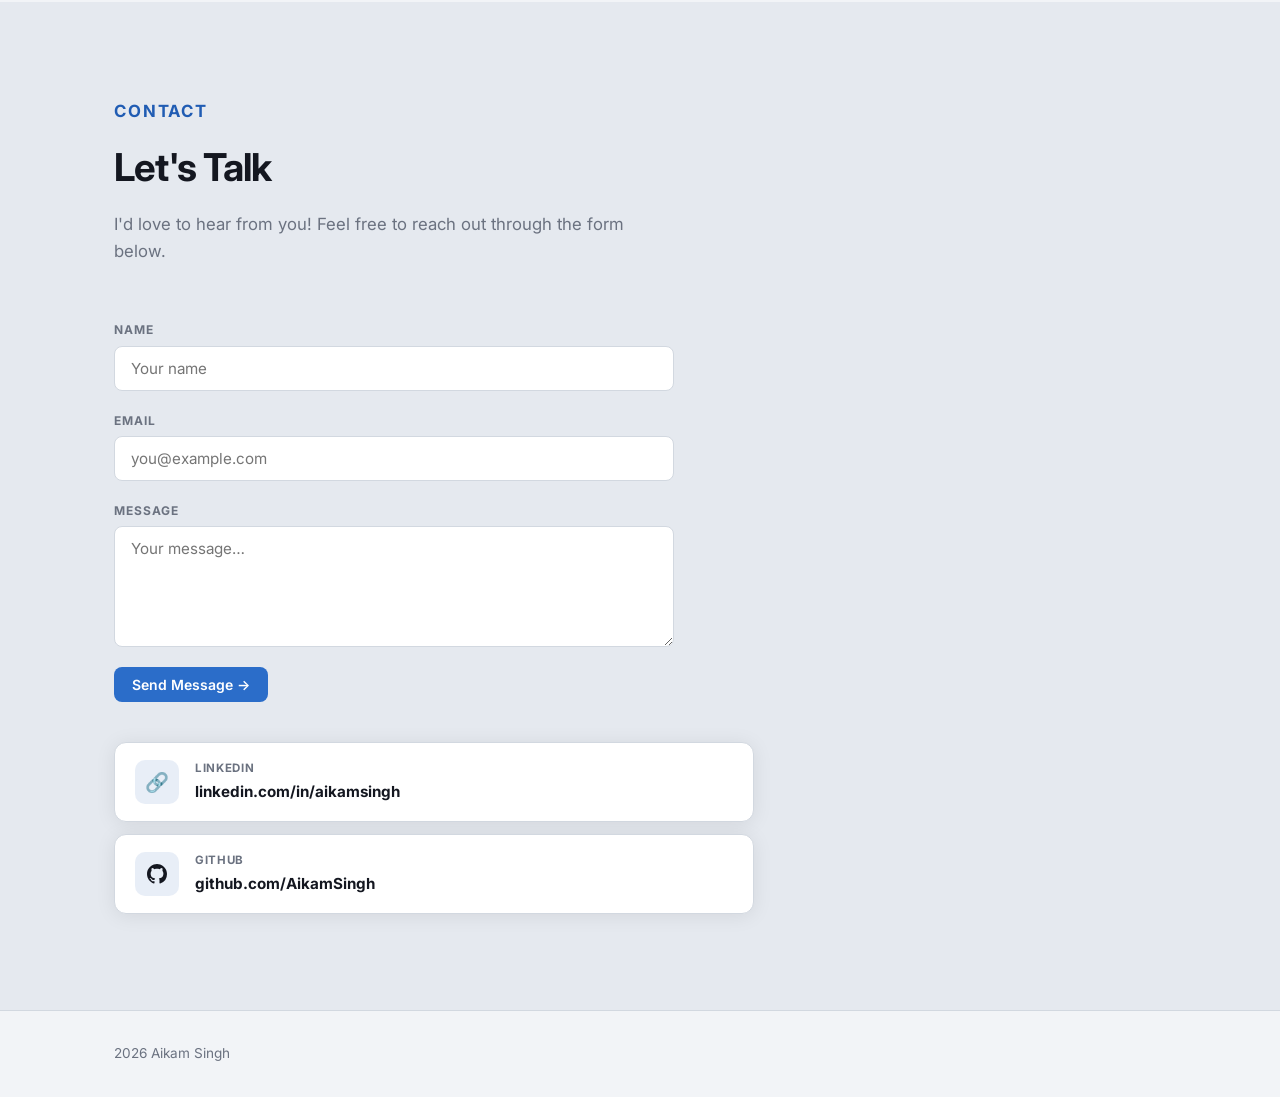
==== commit 08bec3e6: "updated incorrect logos" ====
--- a/index.html
+++ b/index.html
@@ -268,11 +268,15 @@
               <span>Java</span>
             </div>
             <div class="skill-icon-card">
-              <!-- MATLAB logo: blue background with signature peak/wave curve -->
-              <svg class="skill-svg" viewBox="0 0 32 32" aria-hidden="true">
-                <rect width="32" height="32" rx="5" fill="#0076A8" />
-                <path d="M3 26 L8 14 L13 20 L17 7 L22 20 L26 14 L29 18"
-                  fill="none" stroke="#E87800" stroke-width="2.5" stroke-linecap="round" stroke-linejoin="round" />
+              <!-- MATLAB logo: the 3D L-membrane surface, orange peak + blue left face -->
+              <svg class="skill-svg" viewBox="0 0 32 32" aria-hidden="true">
+                <rect width="32" height="32" rx="5" fill="white" />
+                <!-- Blue left/back face -->
+                <path d="M3 25 L3 15 L11 7 L16 14 L9 25Z" fill="#4A90D9" />
+                <!-- Dark shadow/valley -->
+                <path d="M11 7 L17 3 L21 12 L16 14Z" fill="#1C2D6B" />
+                <!-- Orange right/front peak -->
+                <path d="M17 3 L29 5 L29 27 L9 25 L16 14 L21 12Z" fill="#E8570C" />
               </svg>
               <span>MATLAB</span>
             </div>
@@ -390,23 +394,19 @@
               <span>Altium</span>
             </div>
             <div class="skill-icon-card">
-              <!-- PCB Layout: top-down view of green board with copper traces and vias -->
-              <svg class="skill-svg" viewBox="0 0 32 32" aria-hidden="true">
-                <rect width="32" height="32" rx="4" fill="#1A6B3A" />
-                <!-- Copper traces -->
-                <line x1="4" y1="16" x2="11" y2="16" stroke="#C87533" stroke-width="2.5" stroke-linecap="round" />
-                <line x1="11" y1="16" x2="11" y2="9" stroke="#C87533" stroke-width="2.5" stroke-linecap="round" />
-                <line x1="11" y1="9" x2="22" y2="9" stroke="#C87533" stroke-width="2.5" stroke-linecap="round" />
-                <line x1="22" y1="9" x2="22" y2="16" stroke="#C87533" stroke-width="2.5" stroke-linecap="round" />
-                <line x1="22" y1="16" x2="28" y2="16" stroke="#C87533" stroke-width="2.5" stroke-linecap="round" />
-                <line x1="8" y1="23" x2="24" y2="23" stroke="#C87533" stroke-width="2.5" stroke-linecap="round" />
-                <!-- Vias -->
-                <circle cx="11" cy="16" r="2.5" fill="#C87533" />
-                <circle cx="11" cy="16" r="1.1" fill="#1A6B3A" />
-                <circle cx="22" cy="16" r="2.5" fill="#C87533" />
-                <circle cx="22" cy="16" r="1.1" fill="#1A6B3A" />
-                <circle cx="16" cy="23" r="2.5" fill="#C87533" />
-                <circle cx="16" cy="23" r="1.1" fill="#1A6B3A" />
+              <!-- PCB Layout: stroke-based board + traces + PCB label, matching embedded section style -->
+              <svg class="skill-svg" viewBox="0 0 32 32" fill="none" stroke="currentColor" stroke-width="1.8"
+                stroke-linecap="round" stroke-linejoin="round" aria-hidden="true">
+                <rect x="3" y="4" width="26" height="18" rx="2" />
+                <line x1="7" y1="13" x2="12" y2="13" />
+                <line x1="12" y1="9" x2="12" y2="13" />
+                <line x1="12" y1="9" x2="20" y2="9" />
+                <line x1="20" y1="9" x2="20" y2="17" />
+                <line x1="20" y1="17" x2="25" y2="17" />
+                <circle cx="12" cy="13" r="1.8" />
+                <circle cx="20" cy="13" r="1.8" />
+                <text x="16" y="29" font-family="Inter,sans-serif" font-size="8" fill="currentColor"
+                  text-anchor="middle" stroke="none">PCB</text>
               </svg>
               <span>PCB Layout</span>
             </div>
@@ -431,17 +431,18 @@
               <span>Siemens NX</span>
             </div>
             <div class="skill-icon-card">
-              <!-- Blender logo: orange disc, offset white ring, center dot, 3 radial spokes -->
-              <svg class="skill-svg" viewBox="0 0 32 32" aria-hidden="true">
-                <circle cx="16" cy="16" r="15" fill="#E87D0D" />
-                <!-- Outer ring (slightly offset upper-right, per actual Blender logomark) -->
-                <circle cx="17" cy="15" r="9" fill="none" stroke="white" stroke-width="2.5" />
-                <!-- Center dot -->
-                <circle cx="17" cy="15" r="3" fill="white" />
-                <!-- Three spokes: top (90°), lower-right (330°), lower-left (210°) -->
-                <line x1="17" y1="6" x2="17" y2="2.5" stroke="white" stroke-width="2.5" stroke-linecap="round" />
-                <line x1="24.8" y1="19.5" x2="27.5" y2="21" stroke="white" stroke-width="2.5" stroke-linecap="round" />
-                <line x1="9.2" y1="19.5" x2="6.5" y2="21" stroke="white" stroke-width="2.5" stroke-linecap="round" />
+              <!-- Blender logo: orange C-hook arm + white ring + blue center dot -->
+              <svg class="skill-svg" viewBox="0 0 32 32" aria-hidden="true">
+                <rect width="32" height="32" rx="5" fill="white" />
+                <!-- Orange C-hook: thick clockwise arc covering ~300° leaving gap on left -->
+                <path d="M 9 11 A 12 12 0 1 1 9 21" fill="none" stroke="#F5A623" stroke-width="9"
+                  stroke-linecap="round" />
+                <!-- Arrow head pointing right (the hook arm on the left) -->
+                <polygon points="2,12 2,20 10,16" fill="#F5A623" />
+                <!-- White ring covers inner arc, revealing the ring gap -->
+                <circle cx="20" cy="16" r="7" fill="white" />
+                <!-- Blue center dot -->
+                <circle cx="20" cy="16" r="4.5" fill="#265787" />
               </svg>
               <span>Blender</span>
             </div>
@@ -467,18 +468,15 @@
               <span>Git</span>
             </div>
             <div class="skill-icon-card">
-              <!-- VS Code logo: blue, large right chevron + separated left bar -->
+              <!-- VS Code logo: actual logomark path (X crossing + right chevron/play) -->
               <svg class="skill-svg" viewBox="0 0 32 32" aria-hidden="true">
                 <rect width="32" height="32" rx="6" fill="#007ACC" />
-                <!-- Main chevron body -->
-                <path d="M23 5 L13 16 L23 27 L28 24 L19.5 16 L28 8 Z" fill="white" />
-                <!-- Top detached flap -->
-                <path d="M23 5 L8.5 12.5 L5 10.5 L11.5 5 Z" fill="white" />
-                <!-- Bottom detached flap -->
-                <path d="M23 27 L8.5 19.5 L5 21.5 L11.5 27 Z" fill="white" />
-                <!-- Left vertical bar connecting flaps -->
-                <line x1="5" y1="10.5" x2="5" y2="21.5" stroke="white" stroke-width="3.8"
-                  stroke-linecap="square" />
+                <!-- Scaled VS Code path (SimpleIcons, 24→32 via transform) -->
+                <g transform="scale(1.3333)">
+                  <path
+                    d="M23.15 2.587L18.21.21a1.494 1.494 0 0 0-1.705.29l-9.46 8.63-4.12-3.128a.999.999 0 0 0-1.276.057L.327 7.261A1 1 0 0 0 .326 8.74L3.899 12 .326 15.26a1 1 0 0 0 .001 1.479L1.65 17.94a.999.999 0 0 0 1.276.057l4.12-3.128 9.46 8.63a1.492 1.492 0 0 0 1.704.29l4.942-2.377A1.5 1.5 0 0 0 24 19.06V4.94a1.5 1.5 0 0 0-.85-1.353zm-5.146 14.861L10.826 12l7.178-5.448v10.896z"
+                    fill="white" />
+                </g>
               </svg>
               <span>VS Code</span>
             </div>
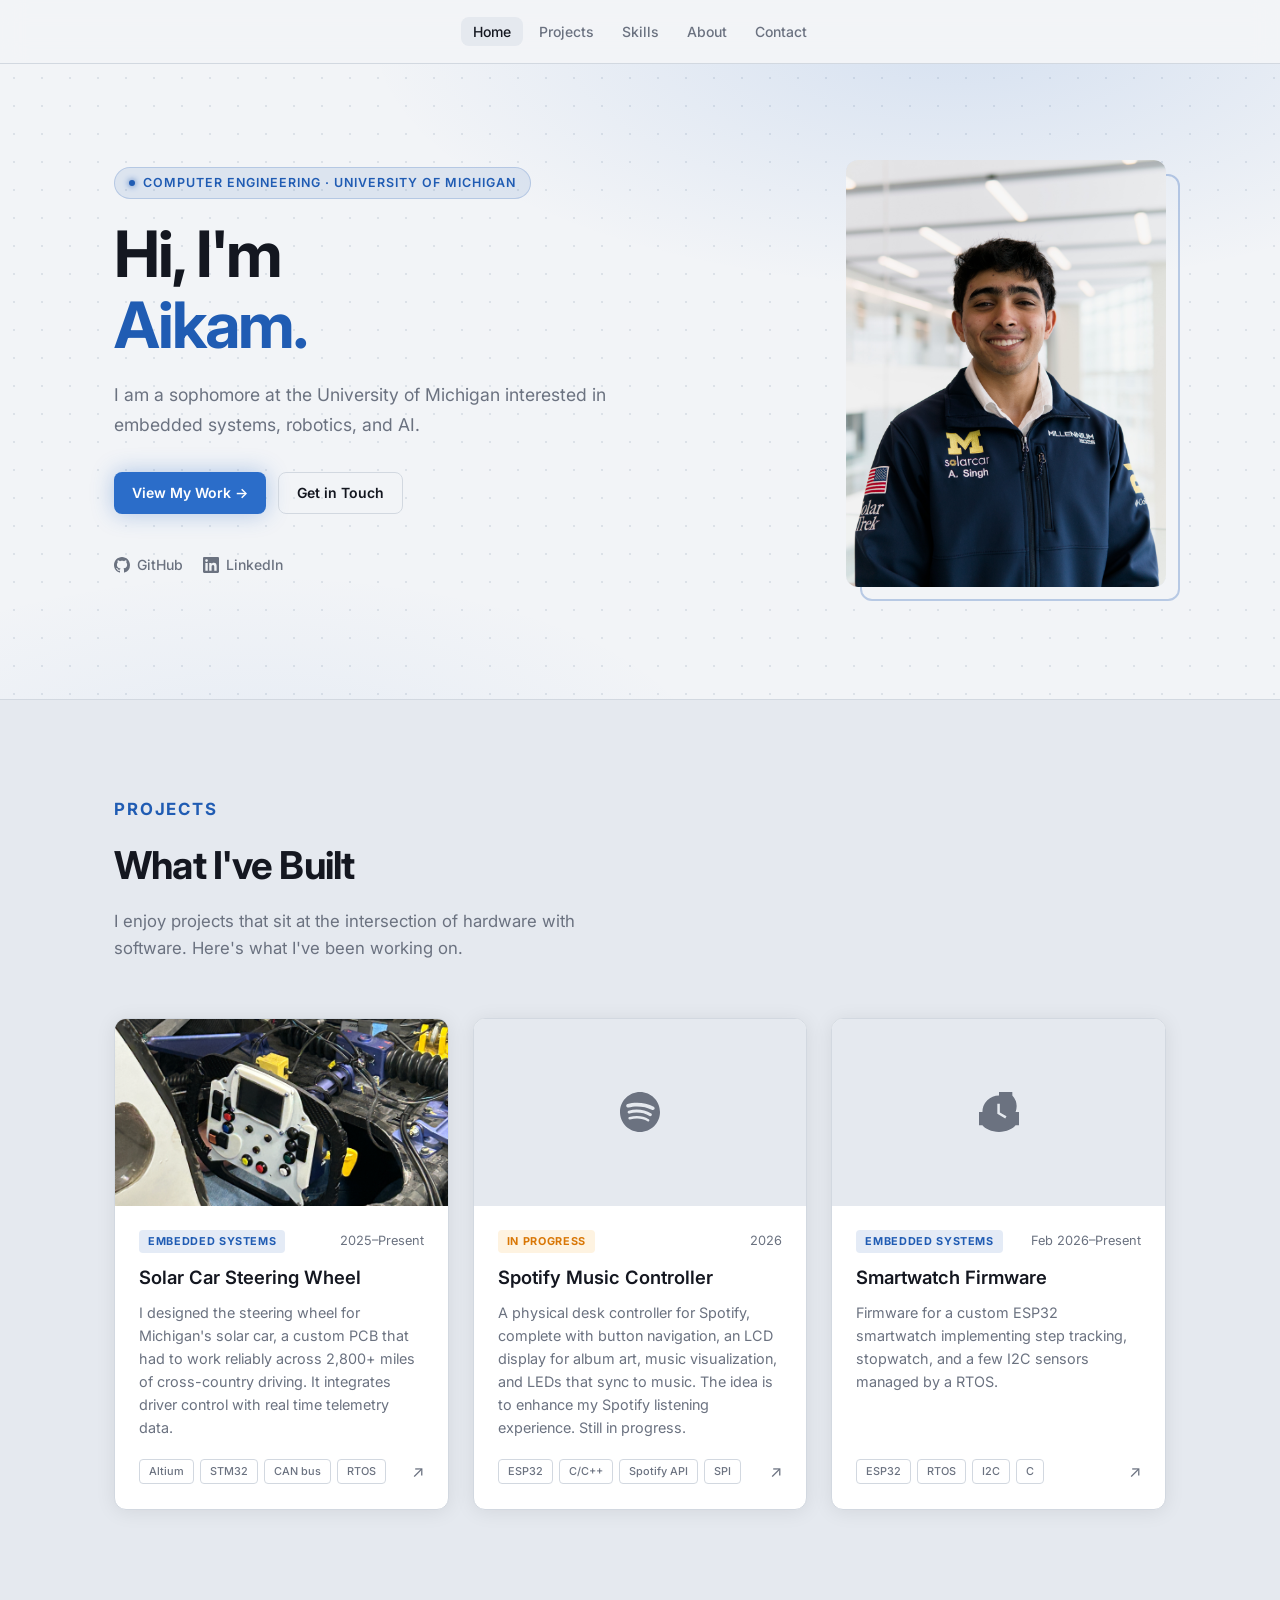
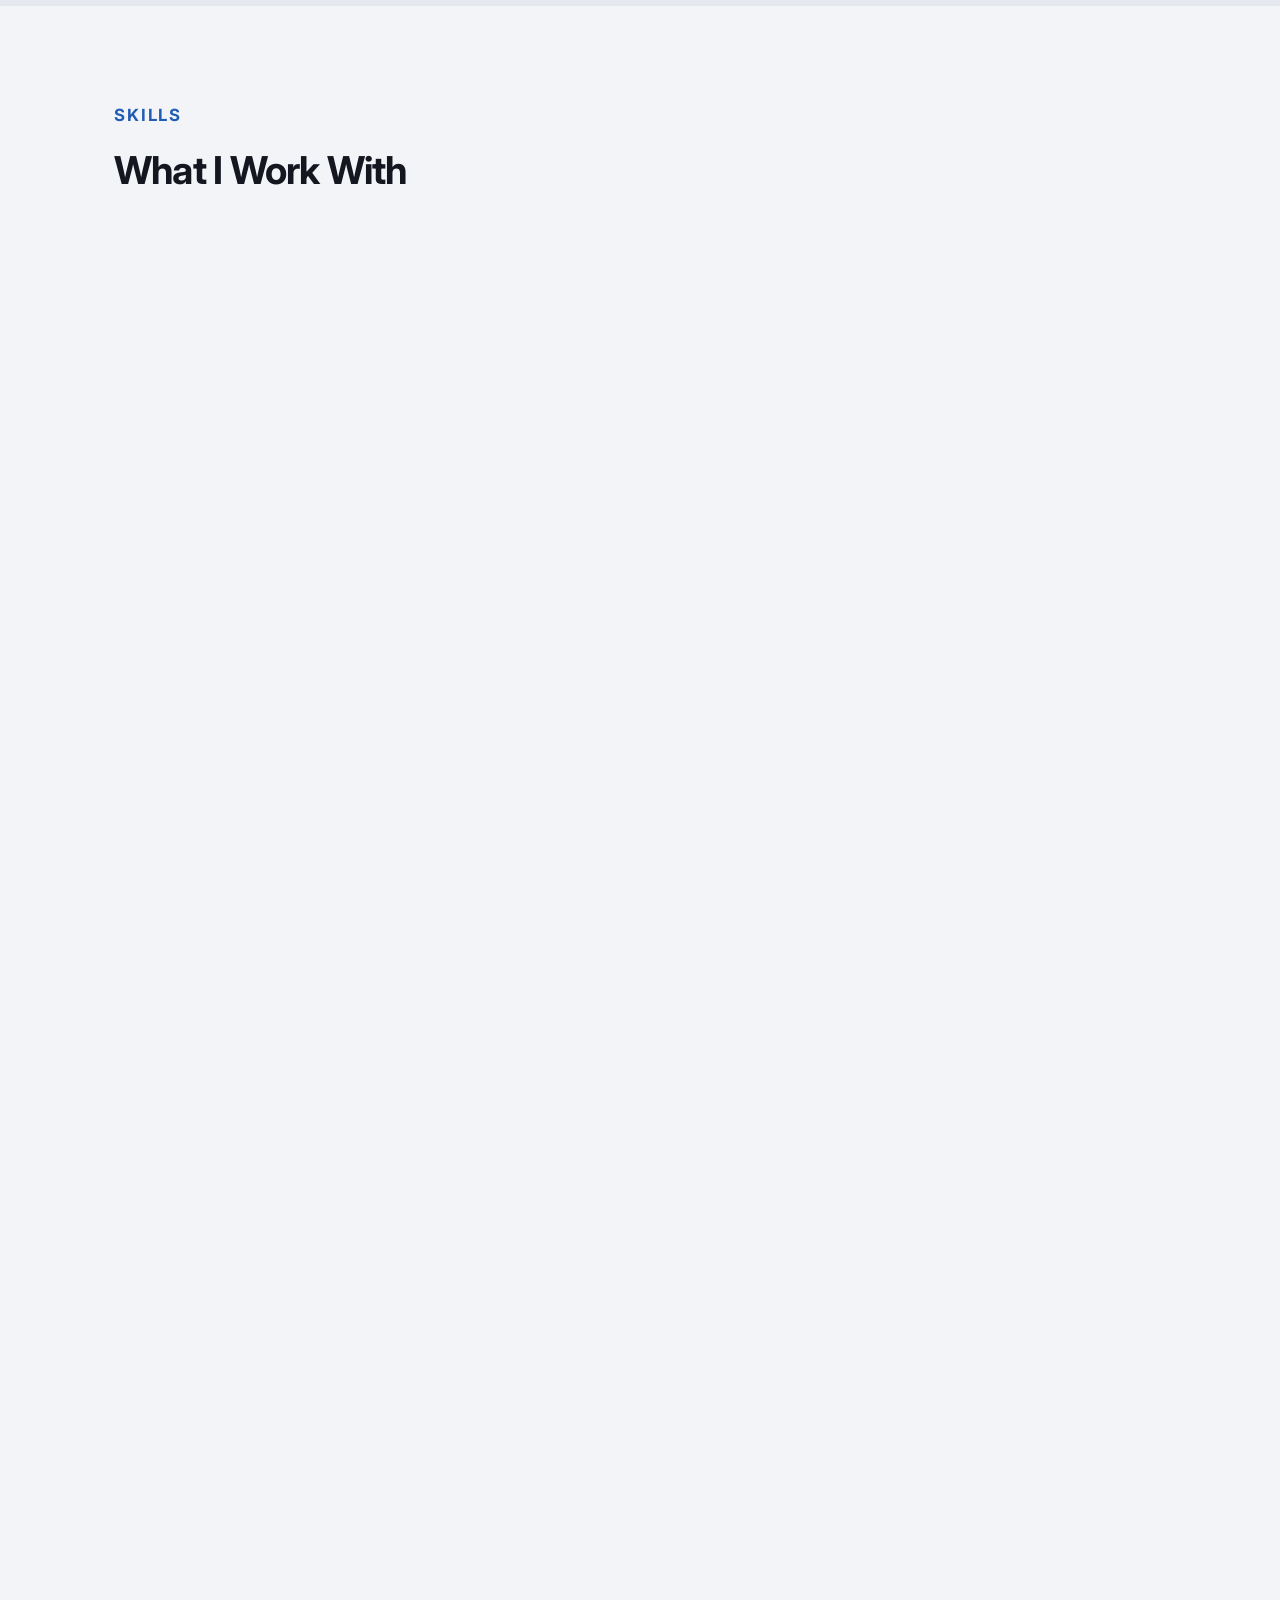
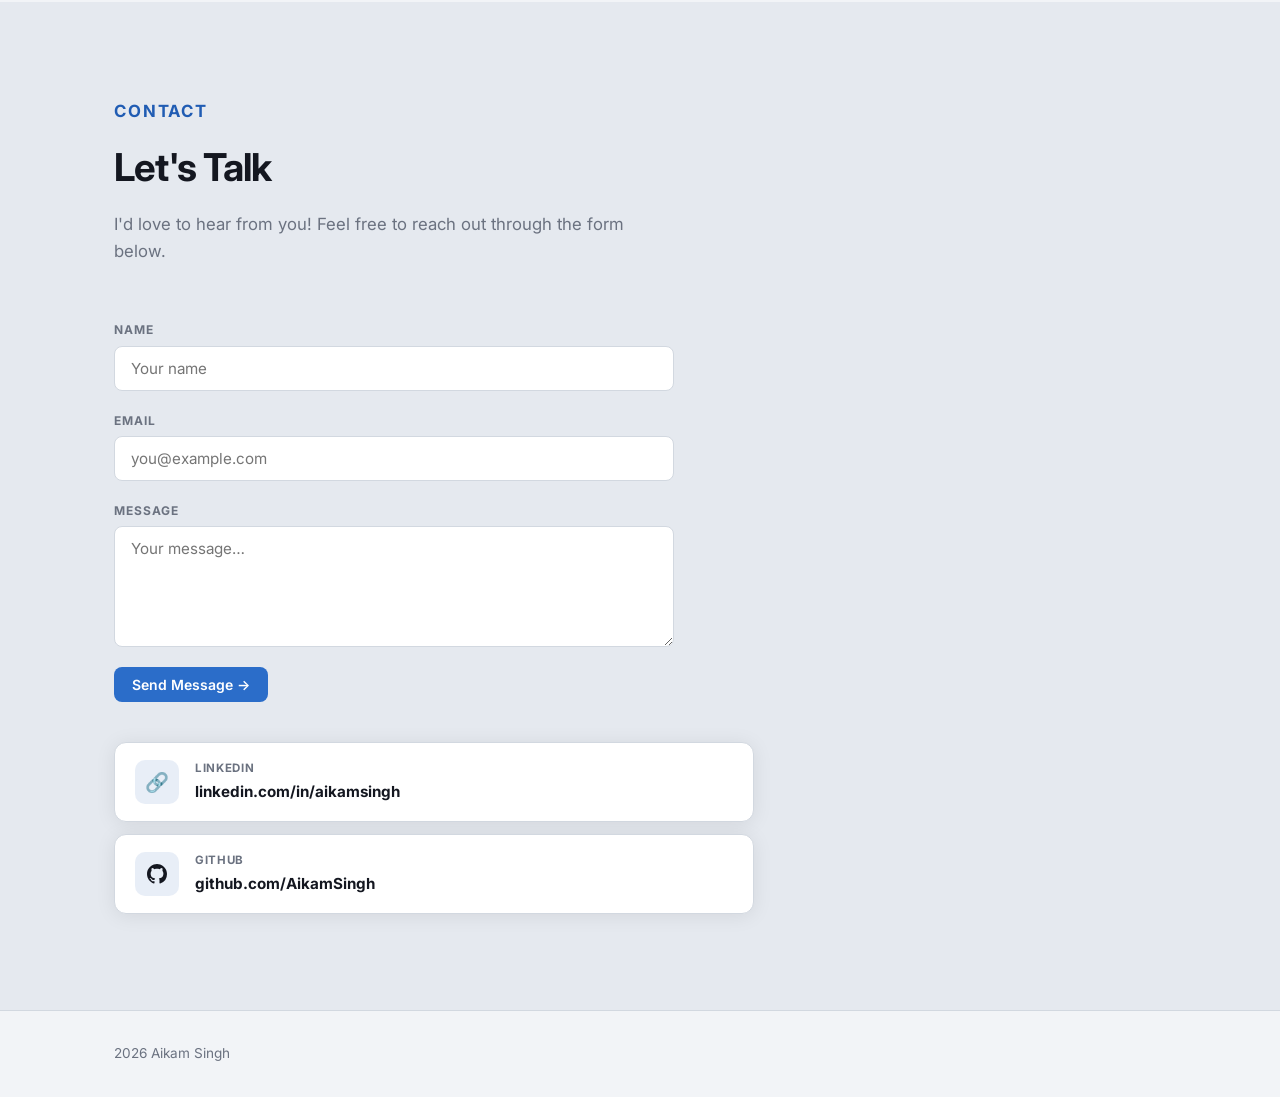
==== commit 7a07b7c7: "removed light/mode dark mode function" ====
--- a/index.html
+++ b/index.html
@@ -27,8 +27,7 @@
       </ul>
 
       <div class="nav-actions">
-        <button class="btn-theme" id="theme-toggle" aria-label="Toggle theme">🌙</button>
-        <button class="hamburger" id="hamburger" aria-label="Menu" aria-expanded="false">
+<button class="hamburger" id="hamburger" aria-label="Menu" aria-expanded="false">
           <span></span><span></span><span></span>
         </button>
       </div>
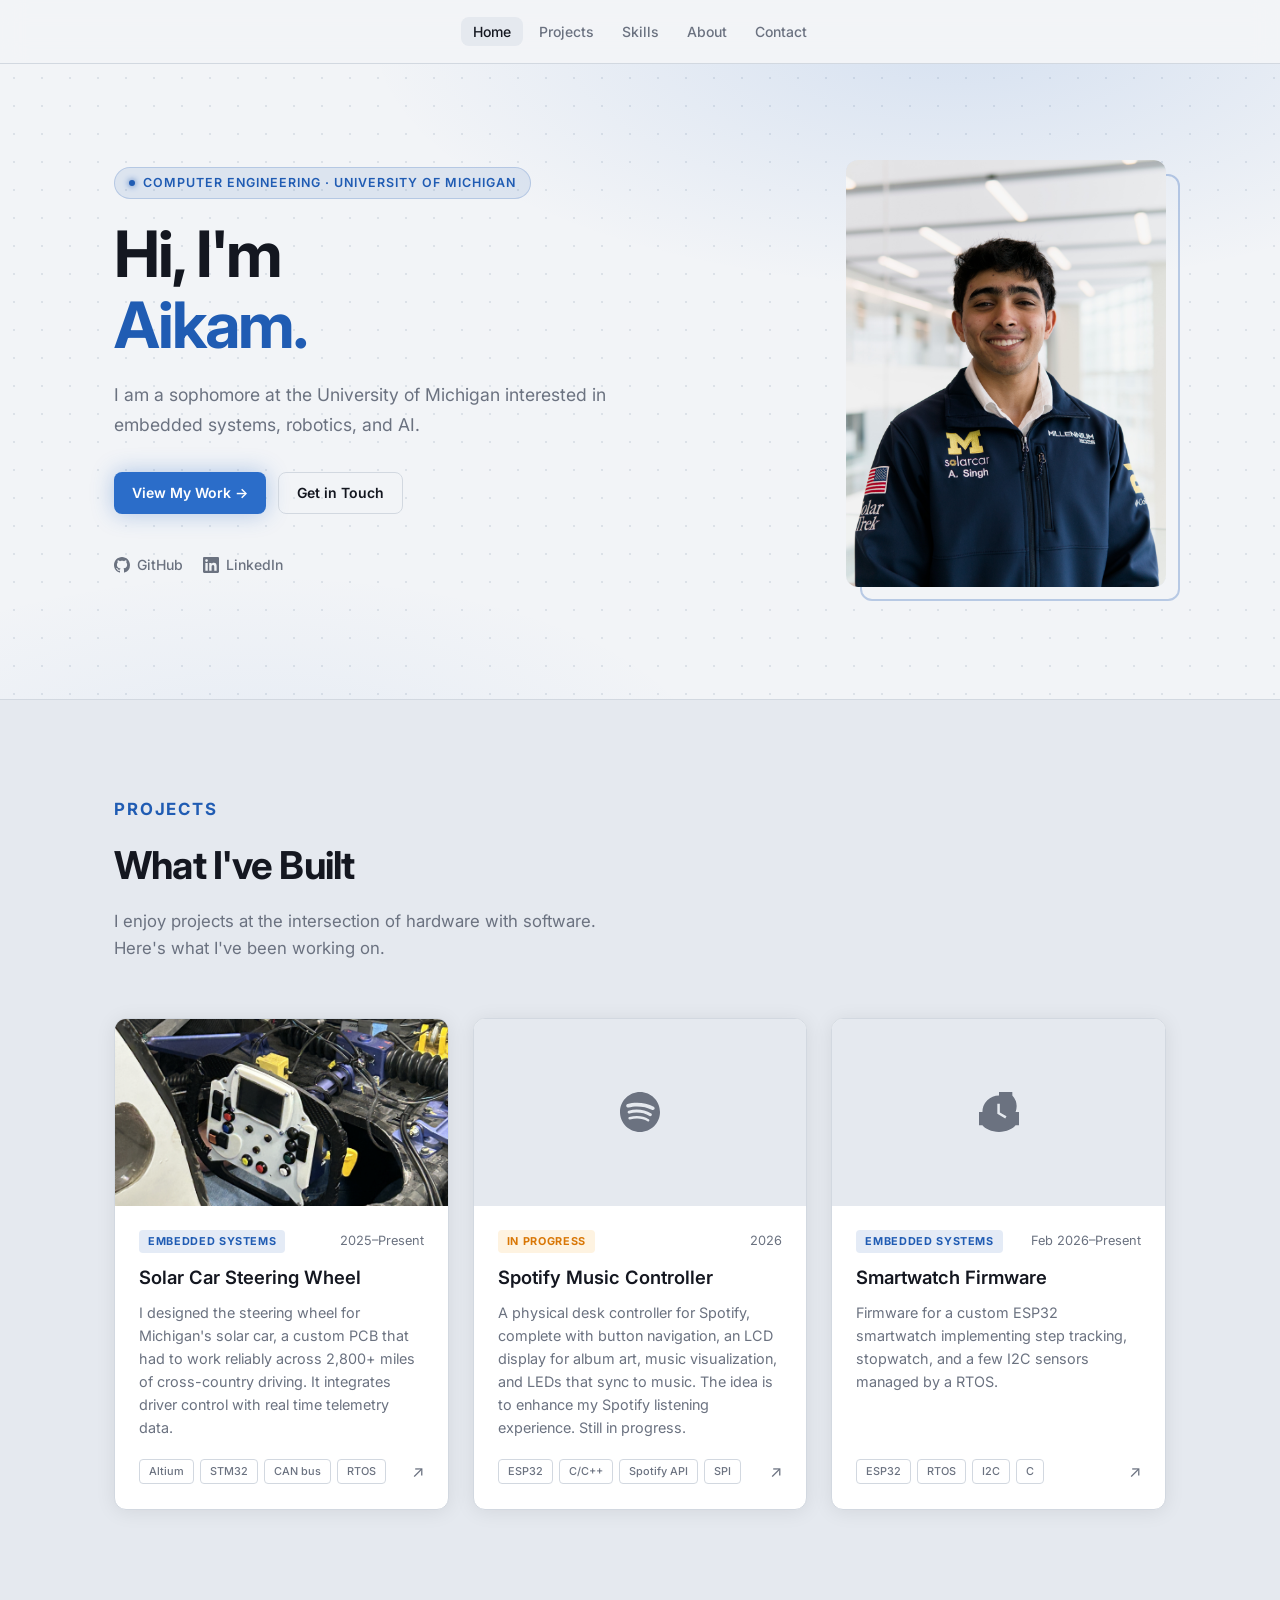
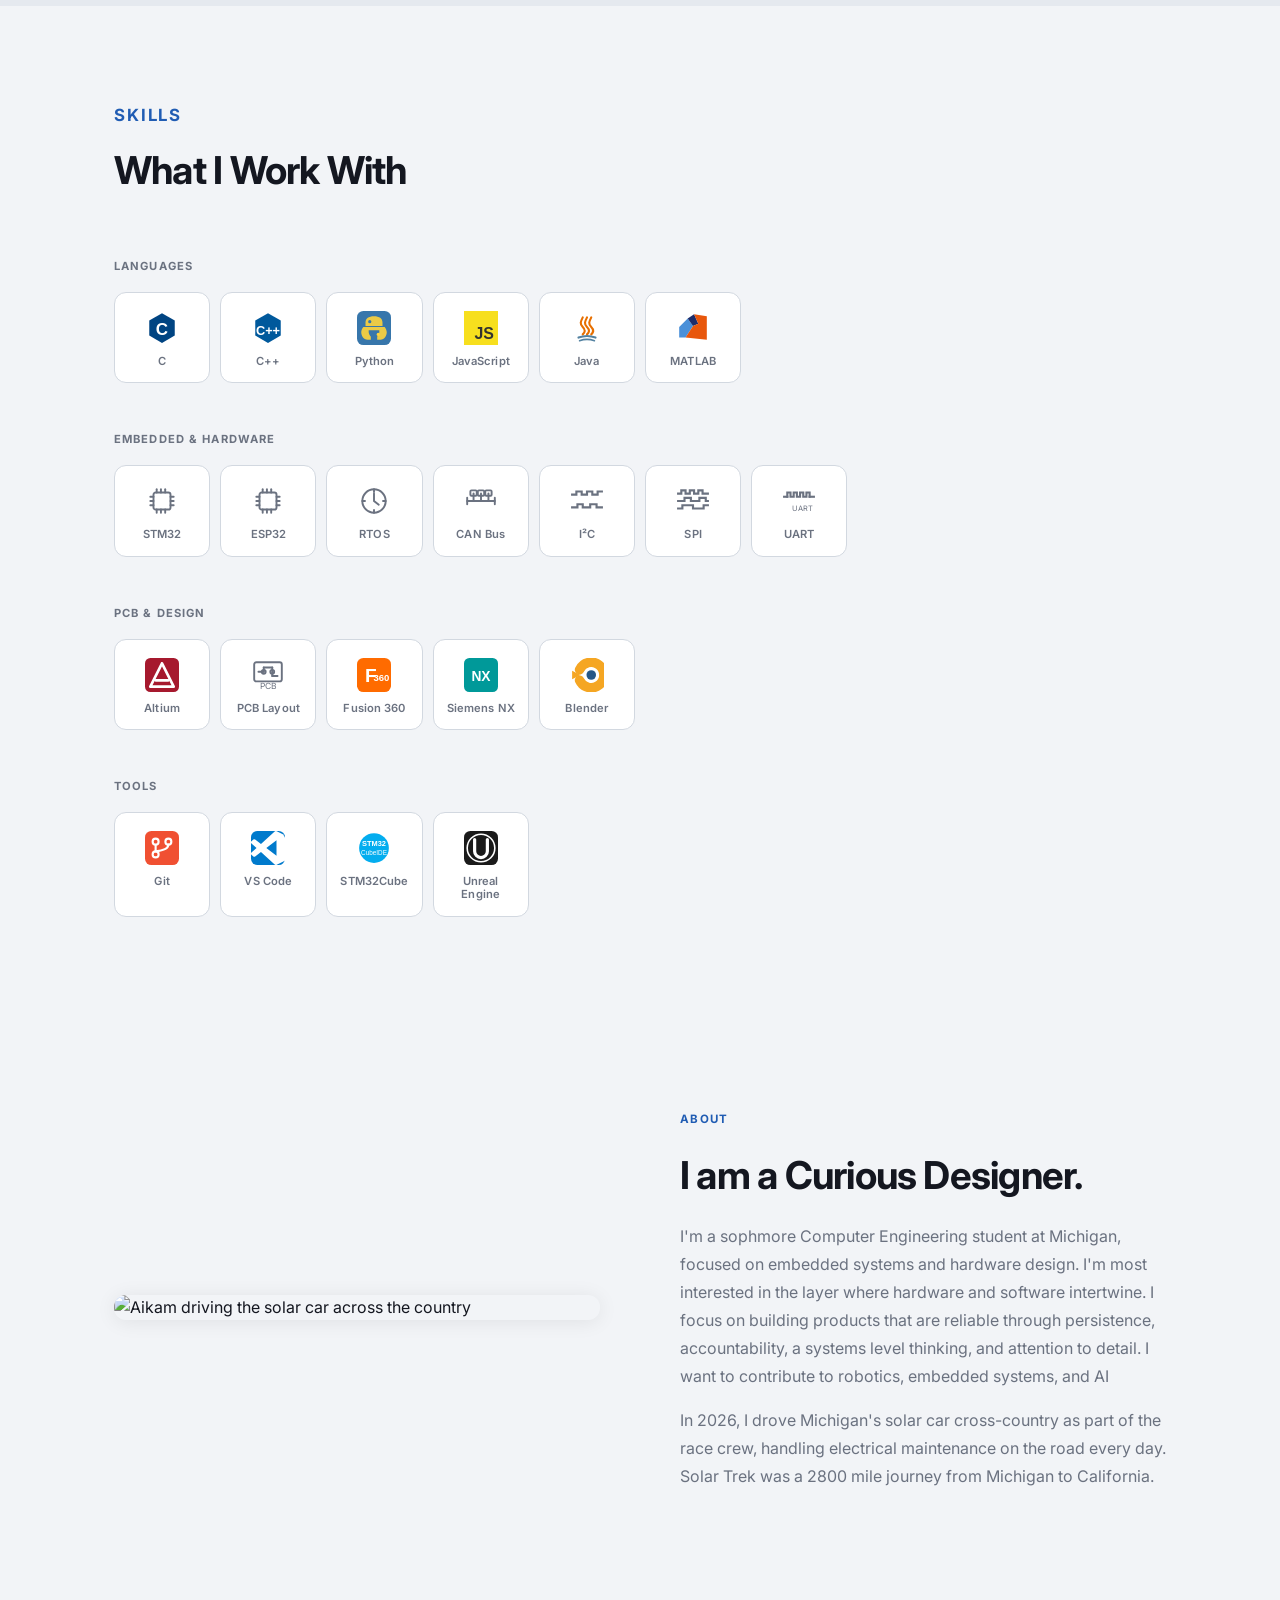
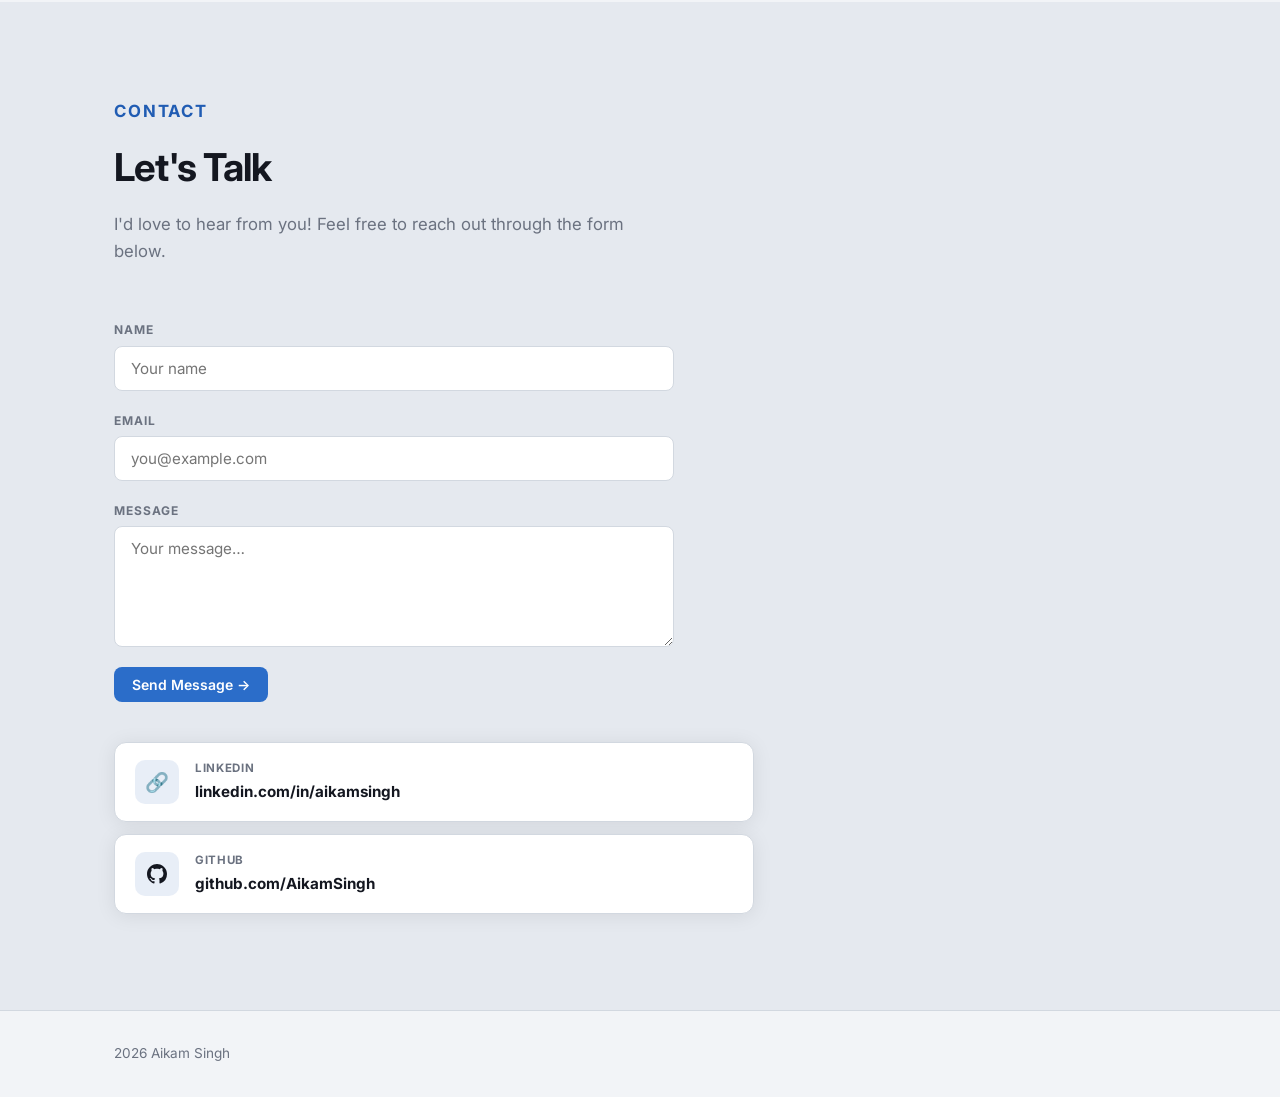
==== commit bb55e824: "updated security stuff" ====
--- a/index.html
+++ b/index.html
@@ -100,7 +100,7 @@
       <div class="section-header fade-in">
         <p class="section-label">Projects</p>
         <h2>What I've Built</h2>
-        <p>I enjoy projects that sit at the intersection of hardware with software. Here's what I've been working on.
+        <p>I enjoy projects at the intersection of hardware with software. Here's what I've been working on.
         </p>
       </div>
 
--- a/style.css
+++ b/style.css
@@ -818,3 +818,8 @@
   transition: opacity 0.15s;
 }
 .lightbox-close:hover { opacity: 1; }
+
+/* ── Utility classes (replace inline styles for CSP compliance) ── */
+.hero-single-col { grid-template-columns: 1fr; }
+.hero-text-centered { text-align: center; align-items: center; }
+.sidebar-tags-spaced { margin: 1rem 0 1.5rem; }
